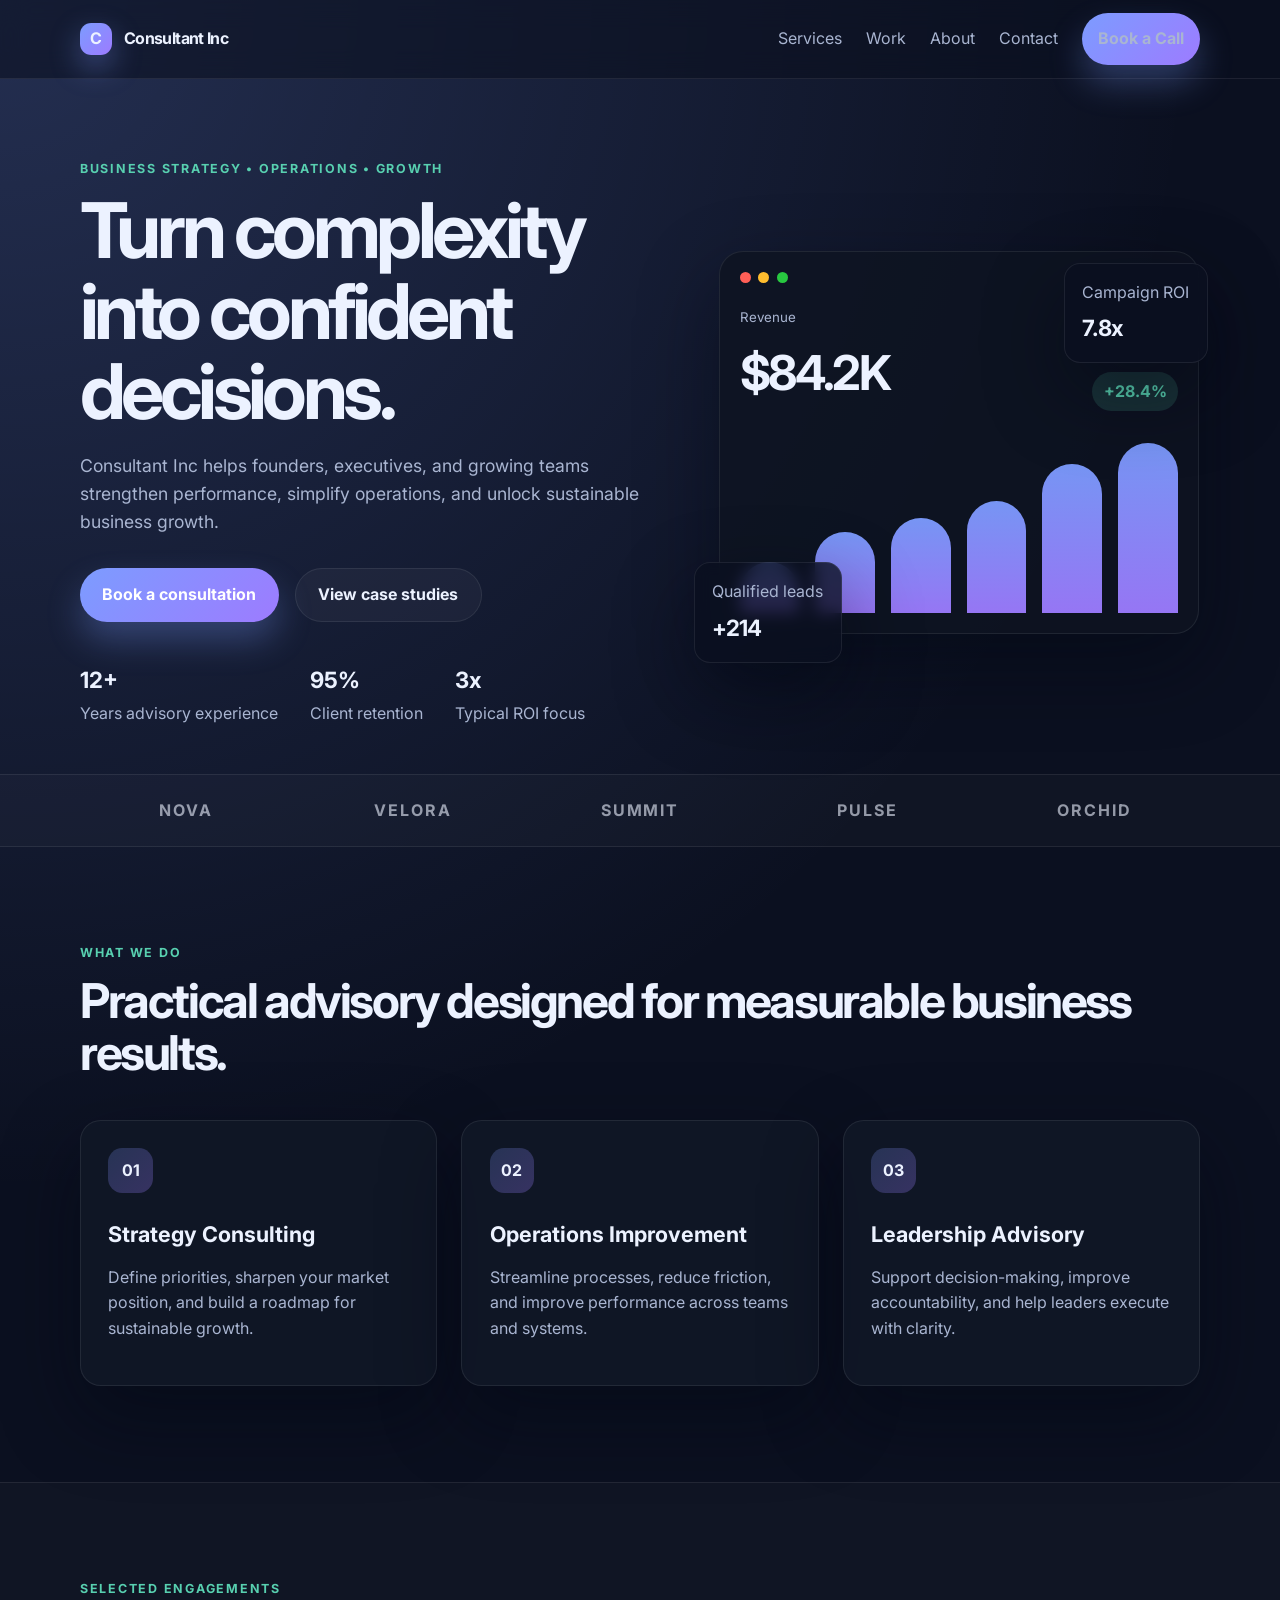
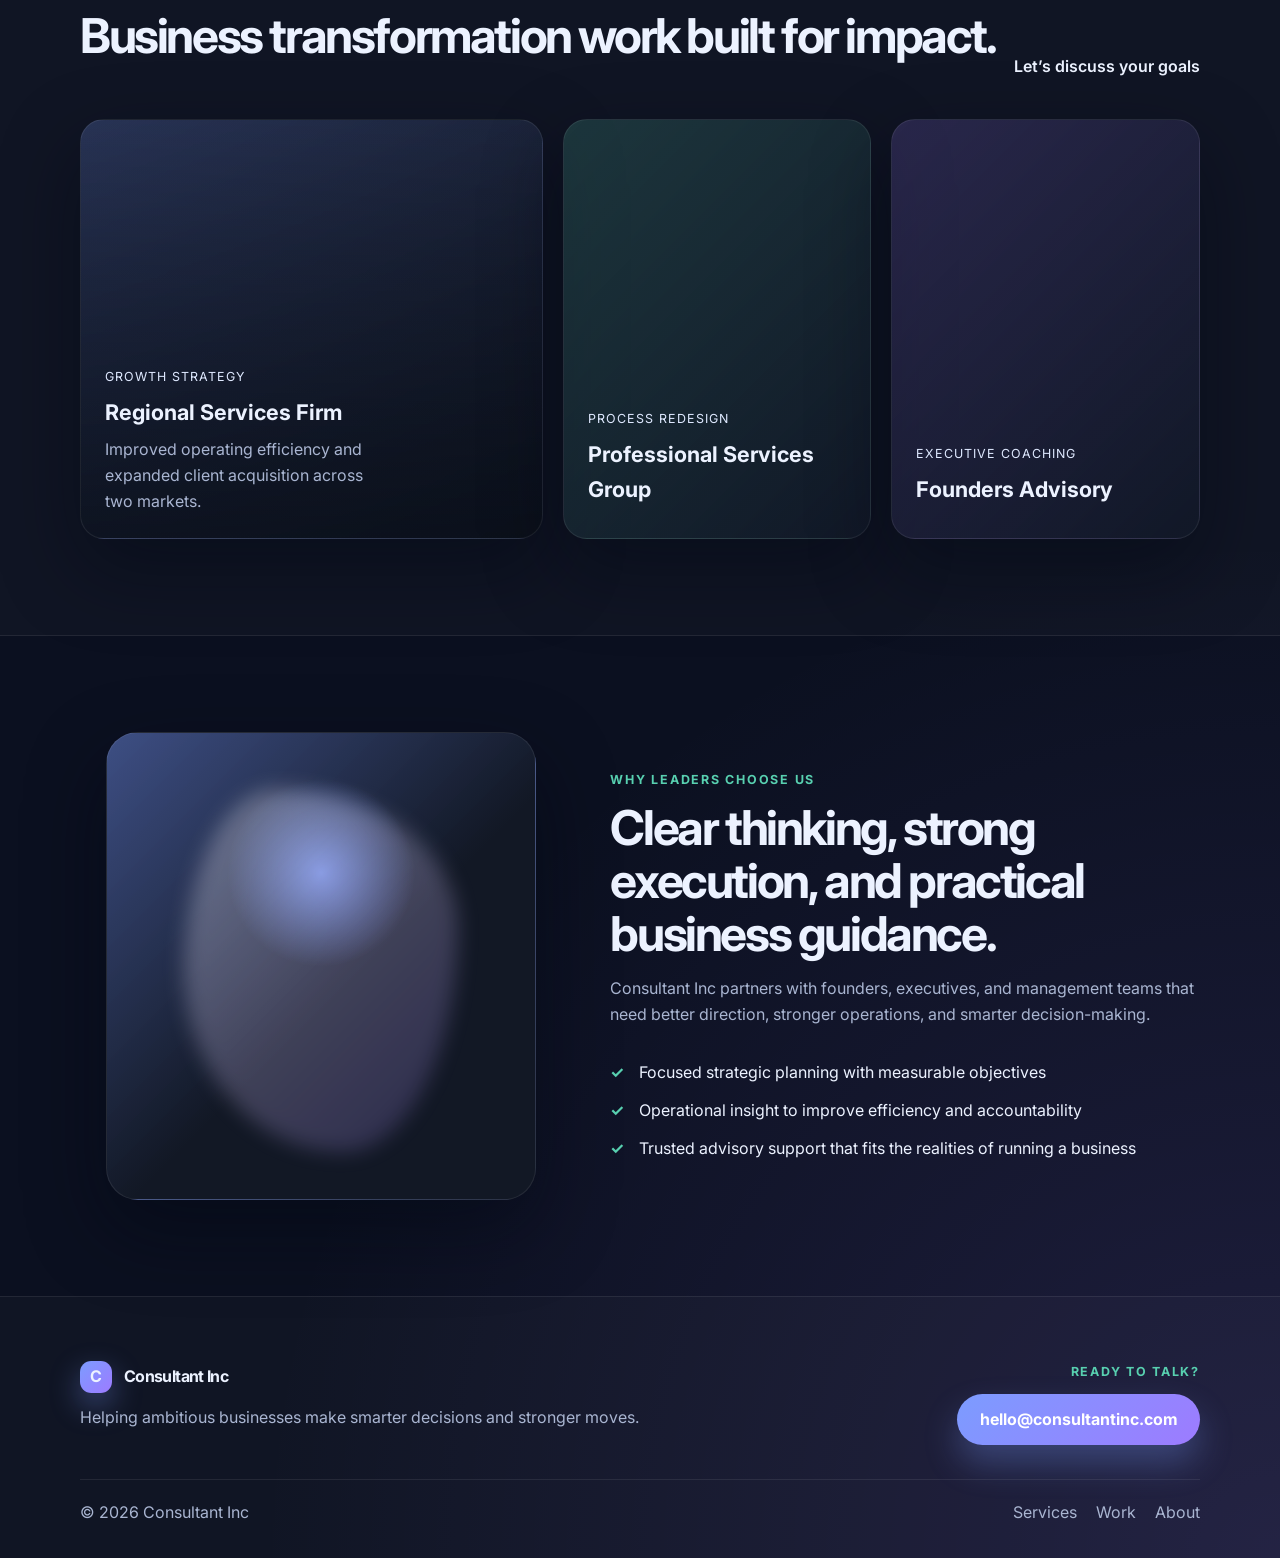
==== index.html @ ab3c9f20 "Initial Consultant Inc website" ====
<!DOCTYPE html>
<html lang="en">
  <head>
    <meta charset="UTF-8" />
    <meta name="viewport" content="width=device-width, initial-scale=1.0" />
    <title>Consultant Inc | Strategy & Advisory</title>
    <meta
      name="description"
      content="Consultant Inc provides strategic advisory, operational improvement, and business growth consulting for leaders and teams."
    />
    <link rel="preconnect" href="https://fonts.googleapis.com" />
    <link rel="preconnect" href="https://fonts.gstatic.com" crossorigin />
    <link
      href="https://fonts.googleapis.com/css2?family=Inter:wght@400;500;600;700;800&display=swap"
      rel="stylesheet"
    />
    <link rel="stylesheet" href="styles.css" />
  </head>
  <body>
    <header class="site-header">
      <div class="container nav-wrap">
        <a href="#top" class="brand" aria-label="Consultant Inc home">
          <span class="brand-mark">C</span>
          <span>Consultant Inc</span>
        </a>

        <button class="nav-toggle" aria-label="Open menu" aria-expanded="false">
          <span></span>
          <span></span>
          <span></span>
        </button>

        <nav class="site-nav" aria-label="Main navigation">
          <a href="#services">Services</a>
          <a href="#work">Work</a>
          <a href="#about">About</a>
          <a href="#contact">Contact</a>
          <a href="#contact" class="btn btn-primary nav-cta">Book a Call</a>
        </nav>
      </div>
    </header>

    <main id="top">
      <section class="hero">
        <div class="container hero-grid">
          <div class="hero-copy">
            <p class="eyebrow">Business strategy • operations • growth</p>
            <h1>Turn complexity into confident decisions.</h1>
            <p class="lead">
              Consultant Inc helps founders, executives, and growing teams strengthen performance,
              simplify operations, and unlock sustainable business growth.
            </p>

            <div class="hero-actions">
              <a href="#contact" class="btn btn-primary">Book a consultation</a>
              <a href="#work" class="btn btn-secondary">View case studies</a>
            </div>

            <ul class="trust-list" aria-label="Key stats">
              <li><strong>12+</strong><span>Years advisory experience</span></li>
              <li><strong>95%</strong><span>Client retention</span></li>
              <li><strong>3x</strong><span>Typical ROI focus</span></li>
            </ul>
          </div>

          <div class="hero-visual" aria-label="Dashboard preview mockup">
            <div class="dashboard-card main-card">
              <div class="card-header">
                <span class="dot red"></span>
                <span class="dot yellow"></span>
                <span class="dot green"></span>
              </div>
              <div class="metric-row">
                <div>
                  <small>Revenue</small>
                  <strong>$84.2K</strong>
                </div>
                <span class="trend up">+28.4%</span>
              </div>
              <div class="bars" aria-hidden="true">
                <span style="--h: 30%"></span>
                <span style="--h: 48%"></span>
                <span style="--h: 56%"></span>
                <span style="--h: 66%"></span>
                <span style="--h: 88%"></span>
                <span style="--h: 100%"></span>
              </div>
            </div>

            <div class="floating-card card-one">
              <p>Campaign ROI</p>
              <strong>7.8x</strong>
            </div>

            <div class="floating-card card-two">
              <p>Qualified leads</p>
              <strong>+214</strong>
            </div>
          </div>
        </div>
      </section>

      <section class="logo-strip" aria-label="Client logos">
        <div class="container logos">
          <span>Nova</span>
          <span>Velora</span>
          <span>Summit</span>
          <span>Pulse</span>
          <span>Orchid</span>
        </div>
      </section>

      <section id="services" class="section">
        <div class="container">
          <div class="section-heading">
            <p class="eyebrow">What we do</p>
            <h2>Practical advisory designed for measurable business results.</h2>
          </div>

          <div class="feature-grid">
            <article class="feature-card">
              <div class="icon">01</div>
              <h3>Strategy Consulting</h3>
              <p>
                Define priorities, sharpen your market position, and build a roadmap for sustainable growth.
              </p>
            </article>

            <article class="feature-card">
              <div class="icon">02</div>
              <h3>Operations Improvement</h3>
              <p>
                Streamline processes, reduce friction, and improve performance across teams and systems.
              </p>
            </article>

            <article class="feature-card">
              <div class="icon">03</div>
              <h3>Leadership Advisory</h3>
              <p>
                Support decision-making, improve accountability, and help leaders execute with clarity.
              </p>
            </article>
          </div>
        </div>
      </section>

      <section id="work" class="section alt">
        <div class="container">
          <div class="section-heading split">
            <div>
              <p class="eyebrow">Selected engagements</p>
              <h2>Business transformation work built for impact.</h2>
            </div>
            <a href="#contact" class="text-link">Let’s discuss your goals</a>
          </div>

          <div class="project-grid">
            <article class="project-card project-card-large">
              <div class="project-copy">
                <span>Growth strategy</span>
                <h3>Regional Services Firm</h3>
                <p>Improved operating efficiency and expanded client acquisition across two markets.</p>
              </div>
            </article>

            <article class="project-card project-card-small project-two">
              <div class="project-copy">
                <span>Process redesign</span>
                <h3>Professional Services Group</h3>
              </div>
            </article>

            <article class="project-card project-card-small project-three">
              <div class="project-copy">
                <span>Executive coaching</span>
                <h3>Founders Advisory</h3>
              </div>
            </article>
          </div>
        </div>
      </section>

      <section id="about" class="section">
        <div class="container about-grid">
          <div class="about-image">
            <div class="portrait-card">
              <div class="portrait-glow"></div>
            </div>
          </div>

          <div class="about-copy">
            <p class="eyebrow">Why leaders choose us</p>
            <h2>Clear thinking, strong execution, and practical business guidance.</h2>
            <p>
              Consultant Inc partners with founders, executives, and management teams that need better direction, stronger operations, and smarter decision-making.
            </p>
            <ul class="check-list">
              <li>Focused strategic planning with measurable objectives</li>
              <li>Operational insight to improve efficiency and accountability</li>
              <li>Trusted advisory support that fits the realities of running a business</li>
            </ul>
          </div>
        </div>
      </section>
    </main>

    <footer id="contact" class="site-footer">
      <div class="container footer-grid">
        <div>
          <a href="#top" class="brand footer-brand">
            <span class="brand-mark">C</span>
            <span>Consultant Inc</span>
          </a>
          <p>Helping ambitious businesses make smarter decisions and stronger moves.</p>
        </div>

        <div class="footer-cta">
          <p class="eyebrow">Ready to talk?</p>
          <a href="mailto:hello@consultantinc.com" class="btn btn-primary">hello@consultantinc.com</a>
        </div>
      </div>

      <div class="container footer-bottom">
        <span>© <span id="year"></span> Consultant Inc</span>
        <div class="footer-links">
          <a href="#services">Services</a>
          <a href="#work">Work</a>
          <a href="#about">About</a>
        </div>
      </div>
    </footer>

    <script src="script.js"></script>
  </body>
</html>
---- styles.css ----
:root {
  --bg: #0b1020;
  --panel: #111827;
  --panel-2: #161f2e;
  --card: rgba(17, 24, 39, 0.7);
  --text: #ecf2ff;
  --muted: #a9b5d1;
  --line: rgba(255, 255, 255, 0.08);
  --primary: #7c9cff;
  --primary-2: #9d7bff;
  --accent: #58d0b0;
  --shadow: 0 30px 80px rgba(3, 7, 18, 0.45);
}

* {
  box-sizing: border-box;
}

html {
  scroll-behavior: smooth;
}

body {
  margin: 0;
  font-family: "Inter", sans-serif;
  background:
    radial-gradient(circle at top left, rgba(124, 156, 255, 0.22), transparent 35%),
    radial-gradient(circle at bottom right, rgba(157, 123, 255, 0.14), transparent 30%),
    var(--bg);
  color: var(--text);
  line-height: 1.6;
}

a {
  color: inherit;
  text-decoration: none;
}

img {
  max-width: 100%;
  display: block;
}

button {
  font: inherit;
}

.container {
  width: min(1120px, calc(100% - 2rem));
  margin: 0 auto;
}

.section {
  padding: 6rem 0;
}

.alt {
  background: rgba(255, 255, 255, 0.02);
  border-top: 1px solid var(--line);
  border-bottom: 1px solid var(--line);
}

.eyebrow {
  margin: 0 0 0.75rem;
  font-size: 0.78rem;
  letter-spacing: 0.14em;
  text-transform: uppercase;
  color: var(--accent);
  font-weight: 700;
}

h1, h2, h3, p {
  margin-top: 0;
}

h1 {
  font-size: clamp(2.8rem, 6vw, 5rem);
  line-height: 1.05;
  letter-spacing: -0.06em;
  margin-bottom: 1.2rem;
}

h2 {
  font-size: clamp(2rem, 4vw, 3rem);
  line-height: 1.1;
  letter-spacing: -0.05em;
  margin-bottom: 1rem;
}

h3 {
  font-size: 1.35rem;
  margin-bottom: 0.8rem;
}

p {
  color: var(--muted);
}

.site-header {
  position: sticky;
  top: 0;
  z-index: 50;
  backdrop-filter: blur(14px);
  background: rgba(11, 16, 32, 0.58);
  border-bottom: 1px solid var(--line);
}

.nav-wrap {
  display: flex;
  align-items: center;
  justify-content: space-between;
  min-height: 78px;
}

.brand {
  display: inline-flex;
  align-items: center;
  gap: 0.75rem;
  font-weight: 700;
  letter-spacing: -0.04em;
}

.brand-mark {
  display: grid;
  place-items: center;
  width: 2rem;
  height: 2rem;
  border-radius: 0.7rem;
  background: linear-gradient(135deg, var(--primary), var(--primary-2));
  box-shadow: 0 12px 30px rgba(124, 156, 255, 0.4);
}

.site-nav {
  display: flex;
  align-items: center;
  gap: 1.5rem;
}

.site-nav a {
  color: var(--muted);
  transition: color 0.2s ease;
}

.site-nav a:hover,
.site-nav a:focus-visible {
  color: var(--text);
}

.btn {
  display: inline-flex;
  align-items: center;
  justify-content: center;
  min-height: 48px;
  padding: 0.8rem 1.4rem;
  border-radius: 999px;
  font-weight: 700;
  transition: transform 0.2s ease, box-shadow 0.2s ease;
}

.btn:hover,
.btn:focus-visible {
  transform: translateY(-1px);
}

.btn-primary {
  background: linear-gradient(135deg, var(--primary), var(--primary-2));
  color: white;
  box-shadow: 0 18px 34px rgba(124, 156, 255, 0.3);
}

.btn-secondary {
  background: rgba(255, 255, 255, 0.04);
  border: 1px solid var(--line);
  color: var(--text);
}

.nav-cta {
  padding-inline: 1rem;
}

.hero {
  padding: 5rem 0 3rem;
}

.hero-grid {
  display: grid;
  grid-template-columns: 1.1fr 0.9fr;
  align-items: center;
  gap: 3rem;
}

.lead {
  max-width: 38rem;
  font-size: 1.1rem;
  margin-bottom: 2rem;
}

.hero-actions {
  display: flex;
  flex-wrap: wrap;
  gap: 1rem;
  margin-bottom: 2.5rem;
}

.trust-list {
  list-style: none;
  padding: 0;
  margin: 0;
  display: flex;
  flex-wrap: wrap;
  gap: 2rem;
}

.trust-list li {
  display: flex;
  flex-direction: column;
  gap: 0.2rem;
}

.trust-list strong {
  font-size: 1.4rem;
}

.trust-list span {
  color: var(--muted);
}

.hero-visual {
  position: relative;
  min-height: 500px;
  display: grid;
  place-items: center;
}

.dashboard-card {
  position: relative;
  width: min(100%, 480px);
  background: rgba(14, 20, 34, 0.82);
  border: 1px solid var(--line);
  border-radius: 1.5rem;
  padding: 1.25rem;
  box-shadow: var(--shadow);
}

.card-header {
  display: flex;
  gap: 0.45rem;
  margin-bottom: 1.5rem;
}

.dot {
  display: inline-block;
  width: 0.7rem;
  height: 0.7rem;
  border-radius: 50%;
}

.dot.red { background: #ff5f57; }
.dot.yellow { background: #ffbd2e; }
.dot.green { background: #28c840; }

.metric-row {
  display: flex;
  align-items: end;
  justify-content: space-between;
  margin-bottom: 2rem;
}

.metric-row small {
  display: block;
  color: var(--muted);
  margin-bottom: 0.4rem;
}

.metric-row strong {
  font-size: clamp(2rem, 4vw, 3rem);
  letter-spacing: -0.05em;
}

.trend {
  display: inline-flex;
  padding: 0.45rem 0.7rem;
  border-radius: 999px;
  font-weight: 700;
  background: rgba(88, 208, 176, 0.16);
  color: var(--accent);
}

.bars {
  height: 170px;
  display: grid;
  grid-template-columns: repeat(6, minmax(0, 1fr));
  align-items: end;
  gap: 1rem;
}

.bars span {
  display: block;
  height: var(--h);
  border-radius: 999px 999px 0 0;
  background: linear-gradient(180deg, var(--primary), var(--primary-2));
  opacity: 0.95;
}

.floating-card {
  position: absolute;
  display: grid;
  gap: 0.3rem;
  padding: 1rem 1.1rem;
  border: 1px solid var(--line);
  border-radius: 1rem;
  background: rgba(11, 16, 32, 0.8);
  backdrop-filter: blur(8px);
  box-shadow: var(--shadow);
}

.floating-card p {
  margin: 0;
  color: var(--muted);
}

.floating-card strong {
  font-size: 1.4rem;
  letter-spacing: -0.04em;
}

.card-one {
  top: 14%;
  right: -0.5rem;
}

.card-two {
  bottom: 6%;
  left: -1.5rem;
}

.logo-strip {
  border-top: 1px solid var(--line);
  border-bottom: 1px solid var(--line);
  background: rgba(255, 255, 255, 0.02);
}

.logos {
  display: grid;
  grid-template-columns: repeat(5, minmax(0, 1fr));
  gap: 1rem;
  padding: 1.4rem 0;
  text-align: center;
  color: rgba(236, 242, 255, 0.6);
  font-weight: 700;
  letter-spacing: 0.12em;
  text-transform: uppercase;
}

.section-heading {
  margin-bottom: 2.5rem;
}

.section-heading.split {
  display: flex;
  align-items: end;
  justify-content: space-between;
  gap: 1rem;
}

.text-link {
  color: var(--text);
  font-weight: 600;
}

.feature-grid {
  display: grid;
  grid-template-columns: repeat(3, minmax(0, 1fr));
  gap: 1.5rem;
}

.feature-card {
  background: rgba(17, 24, 39, 0.8);
  border: 1px solid var(--line);
  border-radius: 1.3rem;
  padding: 1.7rem;
  box-shadow: var(--shadow);
}

.icon {
  display: inline-grid;
  place-items: center;
  width: 2.8rem;
  height: 2.8rem;
  border-radius: 0.9rem;
  margin-bottom: 1.5rem;
  background: linear-gradient(135deg, rgba(124, 156, 255, 0.22), rgba(157, 123, 255, 0.28));
  color: var(--text);
  font-weight: 700;
}

.project-grid {
  display: grid;
  grid-template-columns: 1.2fr 0.8fr 0.8fr;
  gap: 1.25rem;
}

.project-card {
  position: relative;
  min-height: 260px;
  overflow: hidden;
  border-radius: 1.5rem;
  border: 1px solid var(--line);
  background: linear-gradient(135deg, rgba(124, 156, 255, 0.18), rgba(22, 31, 46, 1));
  display: flex;
  align-items: end;
  padding: 1.5rem;
  box-shadow: var(--shadow);
}

.project-card-large {
  min-height: 420px;
  background:
    linear-gradient(180deg, rgba(9, 14, 24, 0.16), rgba(9, 14, 24, 0.8)),
    linear-gradient(135deg, rgba(124, 156, 255, 0.28), rgba(18, 24, 37, 0.92));
}

.project-card-small {
  min-height: 320px;
}

.project-two {
  background: linear-gradient(135deg, rgba(88, 208, 176, 0.18), rgba(17, 24, 39, 0.96));
}

.project-three {
  background: linear-gradient(135deg, rgba(157, 123, 255, 0.18), rgba(17, 24, 39, 0.96));
}

.project-copy {
  max-width: 18rem;
}

.project-copy span {
  display: block;
  margin-bottom: 0.5rem;
  color: #dfe9ff;
  font-size: 0.78rem;
  letter-spacing: 0.08em;
  text-transform: uppercase;
}

.project-copy h3 {
  margin-bottom: 0.5rem;
}

.project-copy p {
  margin-bottom: 0;
}

.about-grid {
  display: grid;
  grid-template-columns: 0.9fr 1.1fr;
  gap: 3rem;
  align-items: center;
}

.about-image {
  display: flex;
  justify-content: center;
}

.portrait-card {
  position: relative;
  width: min(100%, 430px);
  aspect-ratio: 0.92;
  border-radius: 2rem;
  overflow: hidden;
  border: 1px solid var(--line);
  background:
    radial-gradient(circle at 50% 30%, rgba(124, 156, 255, 0.8), transparent 24%),
    linear-gradient(135deg, rgba(124, 156, 255, 0.45), rgba(18, 24, 37, 1) 55%);
  box-shadow: var(--shadow);
}

.portrait-glow {
  position: absolute;
  inset: 12% 18% 10% 18%;
  border-radius: 34% 66% 42% 58% / 50% 38% 62% 50%;
  background: linear-gradient(135deg, rgba(255, 255, 255, 0.3), rgba(157, 123, 255, 0.18));
  filter: blur(10px);
}

.check-list {
  list-style: none;
  padding: 0;
  margin: 2rem 0 0;
  display: grid;
  gap: 0.8rem;
}

.check-list li {
  position: relative;
  padding-left: 1.8rem;
  color: var(--text);
}

.check-list li::before {
  content: "✓";
  position: absolute;
  left: 0;
  top: 0;
  color: var(--accent);
  font-weight: 700;
}

.site-footer {
  padding: 4rem 0 2rem;
  border-top: 1px solid var(--line);
  background: rgba(255, 255, 255, 0.02);
}

.footer-grid {
  display: flex;
  align-items: center;
  justify-content: space-between;
  gap: 2rem;
}

.footer-brand {
  margin-bottom: 0.8rem;
}

.footer-cta {
  text-align: right;
}

.footer-bottom {
  margin-top: 2rem;
  padding-top: 1.25rem;
  border-top: 1px solid var(--line);
  display: flex;
  align-items: center;
  justify-content: space-between;
  gap: 1rem;
  color: var(--muted);
}

.footer-links {
  display: flex;
  flex-wrap: wrap;
  gap: 1.2rem;
}

.nav-toggle {
  display: none;
  background: transparent;
  border: 0;
  padding: 0.25rem;
  cursor: pointer;
}

.nav-toggle span {
  display: block;
  width: 24px;
  height: 2px;
  background: var(--text);
  margin: 5px 0;
  border-radius: 999px;
}

@media (max-width: 860px) {
  .hero-grid,
  .about-grid,
  .feature-grid,
  .project-grid,
  .footer-grid,
  .section-heading.split {
    grid-template-columns: 1fr;
    display: grid;
  }

  .site-nav {
    position: absolute;
    top: calc(100% + 0.5rem);
    right: 1rem;
    left: 1rem;
    display: none;
    flex-direction: column;
    align-items: flex-start;
    padding: 1.25rem;
    background: rgba(11, 16, 32, 0.96);
    border: 1px solid var(--line);
    border-radius: 1rem;
    box-shadow: var(--shadow);
  }

  .site-nav.open {
    display: flex;
  }

  .nav-toggle {
    display: block;
  }

  .feature-grid,
  .project-grid {
    display: grid;
  }

  .logos {
    grid-template-columns: repeat(2, minmax(0, 1fr));
  }

  .footer-grid,
  .footer-bottom {
    display: grid;
    text-align: left;
  }

  .footer-cta {
    text-align: left;
  }
}

@media (max-width: 540px) {
  .hero {
    padding-top: 3rem;
  }

  .trust-list {
    gap: 1rem 1.5rem;
  }

  .card-one {
    right: 0.25rem;
  }

  .card-two {
    left: 0.25rem;
  }
}
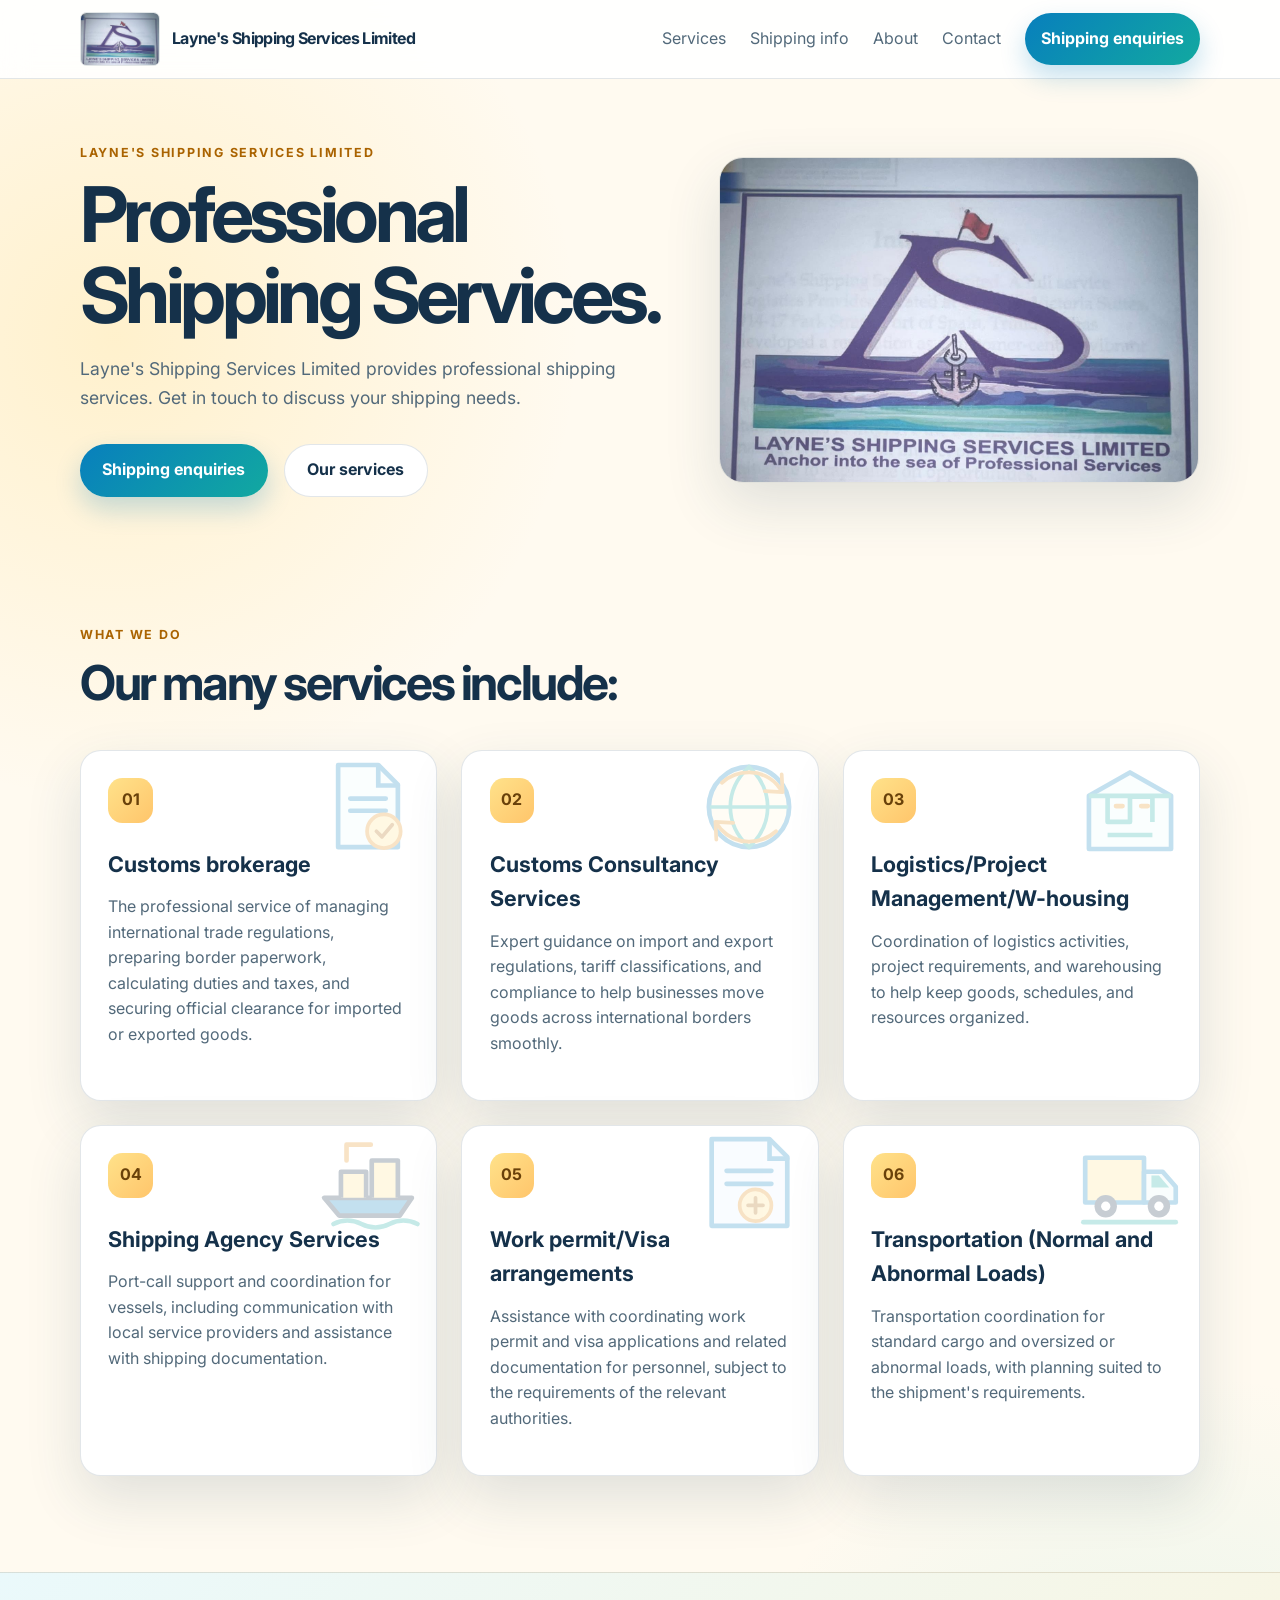
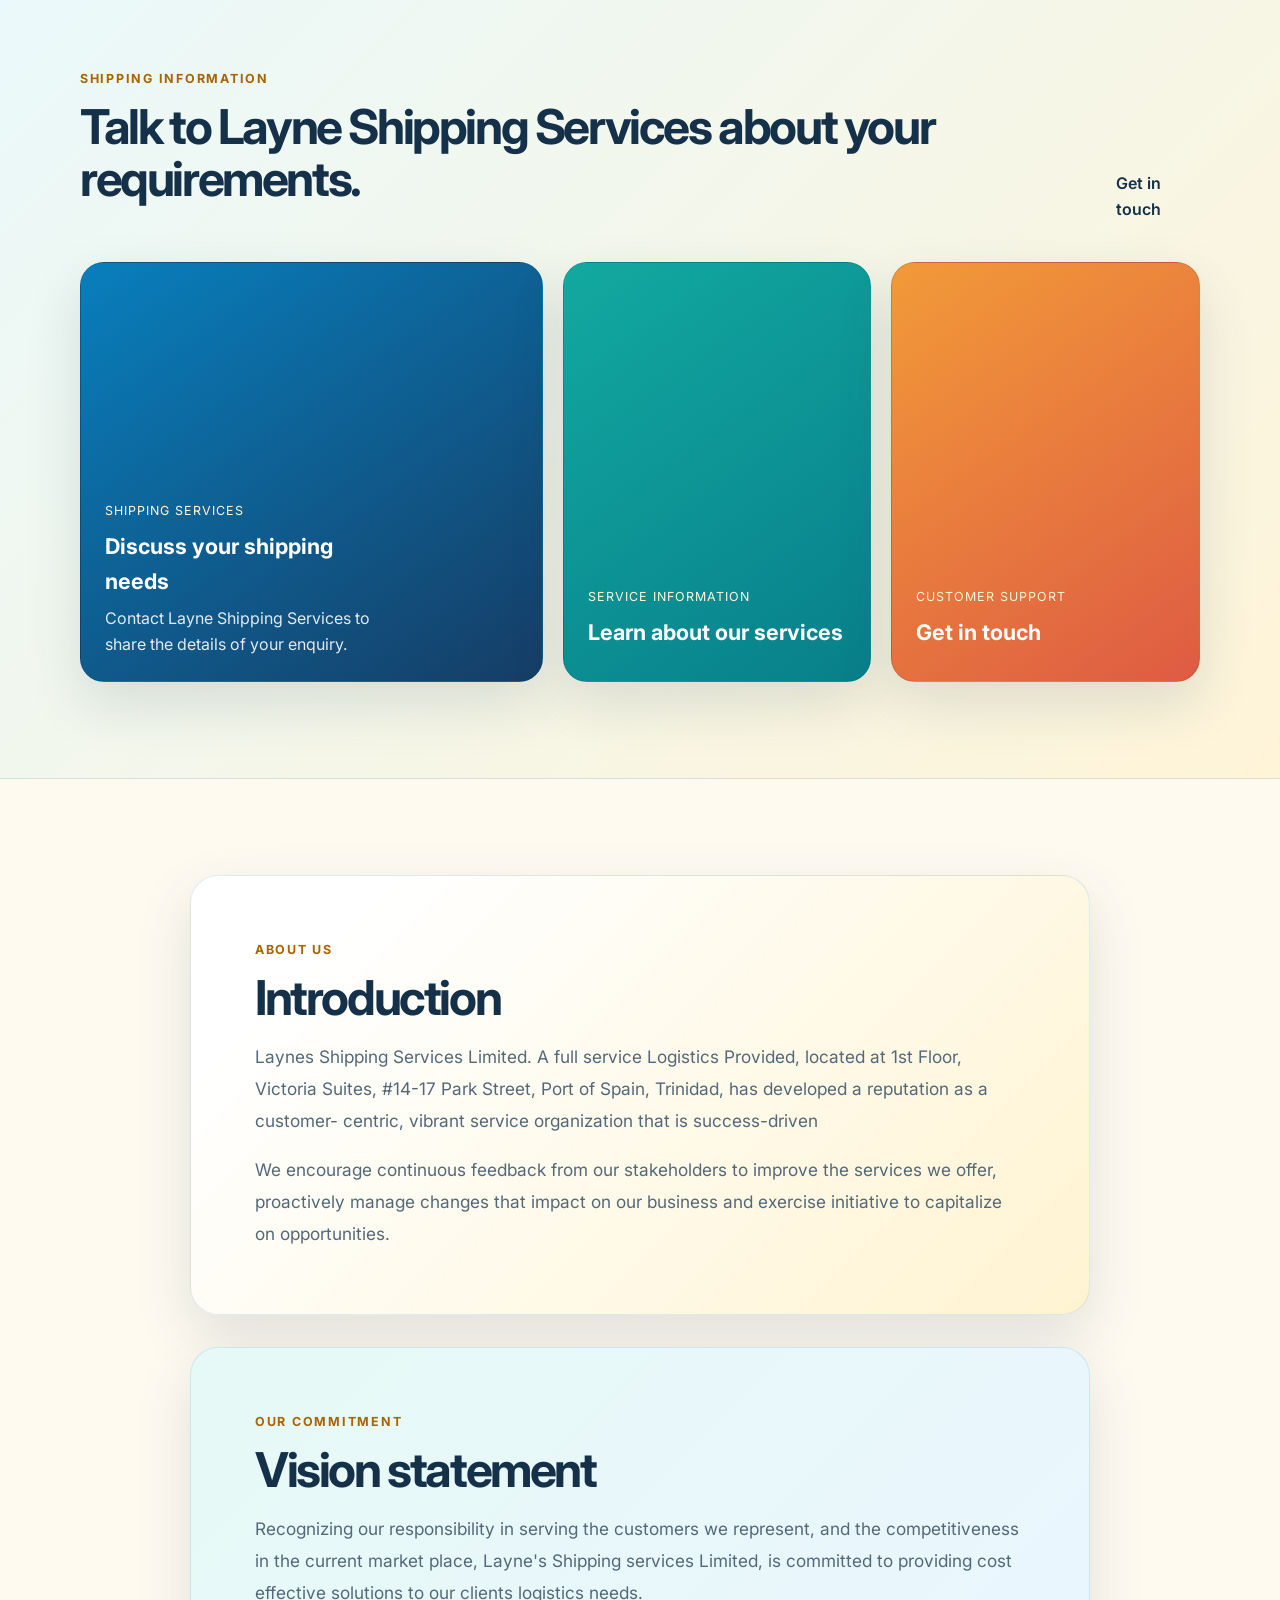
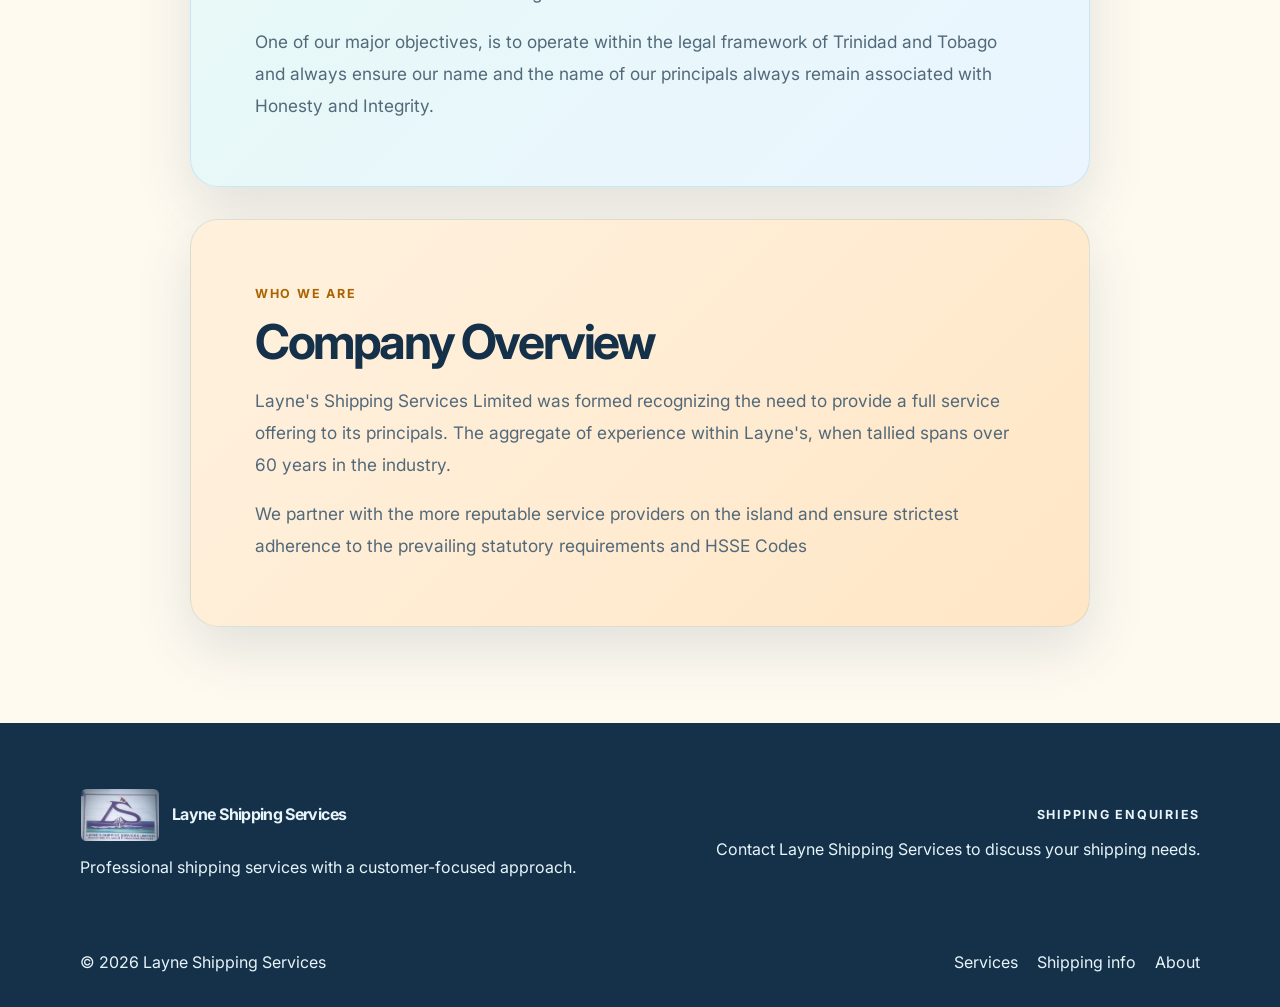
==== commit 78eaf40c: "Publish Layne Shipping Services website" ====
--- a/index.html
+++ b/index.html
@@ -3,10 +3,10 @@
   <head>
     <meta charset="UTF-8" />
     <meta name="viewport" content="width=device-width, initial-scale=1.0" />
-    <title>Consultant Inc | Strategy & Advisory</title>
+    <title>Layne's Shipping Services Limited | Shipping Services</title>
     <meta
       name="description"
-      content="Consultant Inc provides strategic advisory, operational improvement, and business growth consulting for leaders and teams."
+      content="Layne Shipping Services provides professional shipping services."
     />
     <link rel="preconnect" href="https://fonts.googleapis.com" />
     <link rel="preconnect" href="https://fonts.gstatic.com" crossorigin />
@@ -19,9 +19,9 @@
   <body>
     <header class="site-header">
       <div class="container nav-wrap">
-        <a href="#top" class="brand" aria-label="Consultant Inc home">
-          <span class="brand-mark">C</span>
-          <span>Consultant Inc</span>
+        <a href="#top" class="brand" aria-label="Layne Shipping Services home">
+          <img src="layne-shipping-logo.jpeg" alt="" class="brand-logo" />
+          <span>Layne's Shipping Services Limited</span>
         </a>
 
         <button class="nav-toggle" aria-label="Open menu" aria-expanded="false">
@@ -32,10 +32,10 @@
 
         <nav class="site-nav" aria-label="Main navigation">
           <a href="#services">Services</a>
-          <a href="#work">Work</a>
+          <a href="#work">Shipping info</a>
           <a href="#about">About</a>
           <a href="#contact">Contact</a>
-          <a href="#contact" class="btn btn-primary nav-cta">Book a Call</a>
+          <a href="#contact" class="btn btn-primary nav-cta">Shipping enquiries</a>
         </nav>
       </div>
     </header>
@@ -44,69 +44,25 @@
       <section class="hero">
         <div class="container hero-grid">
           <div class="hero-copy">
-            <p class="eyebrow">Business strategy • operations • growth</p>
-            <h1>Turn complexity into confident decisions.</h1>
+            <p class="eyebrow">Layne's Shipping Services Limited</p>
+            <h1>Professional Shipping Services.</h1>
             <p class="lead">
-              Consultant Inc helps founders, executives, and growing teams strengthen performance,
-              simplify operations, and unlock sustainable business growth.
+              Layne's Shipping Services Limited provides professional shipping services. Get in touch to discuss your shipping needs.
             </p>
 
             <div class="hero-actions">
-              <a href="#contact" class="btn btn-primary">Book a consultation</a>
-              <a href="#work" class="btn btn-secondary">View case studies</a>
+              <a href="#contact" class="btn btn-primary">Shipping enquiries</a>
+              <a href="#services" class="btn btn-secondary">Our services</a>
             </div>
-
-            <ul class="trust-list" aria-label="Key stats">
-              <li><strong>12+</strong><span>Years advisory experience</span></li>
-              <li><strong>95%</strong><span>Client retention</span></li>
-              <li><strong>3x</strong><span>Typical ROI focus</span></li>
-            </ul>
-          </div>
-
-          <div class="hero-visual" aria-label="Dashboard preview mockup">
-            <div class="dashboard-card main-card">
-              <div class="card-header">
-                <span class="dot red"></span>
-                <span class="dot yellow"></span>
-                <span class="dot green"></span>
-              </div>
-              <div class="metric-row">
-                <div>
-                  <small>Revenue</small>
-                  <strong>$84.2K</strong>
-                </div>
-                <span class="trend up">+28.4%</span>
-              </div>
-              <div class="bars" aria-hidden="true">
-                <span style="--h: 30%"></span>
-                <span style="--h: 48%"></span>
-                <span style="--h: 56%"></span>
-                <span style="--h: 66%"></span>
-                <span style="--h: 88%"></span>
-                <span style="--h: 100%"></span>
-              </div>
-            </div>
-
-            <div class="floating-card card-one">
-              <p>Campaign ROI</p>
-              <strong>7.8x</strong>
-            </div>
-
-            <div class="floating-card card-two">
-              <p>Qualified leads</p>
-              <strong>+214</strong>
-            </div>
-          </div>
-        </div>
-      </section>
-
-      <section class="logo-strip" aria-label="Client logos">
-        <div class="container logos">
-          <span>Nova</span>
-          <span>Velora</span>
-          <span>Summit</span>
-          <span>Pulse</span>
-          <span>Orchid</span>
+          </div>
+
+          <div class="hero-visual">
+            <img
+              src="layne-shipping-logo.jpeg"
+              alt="Layne Shipping Services logo"
+              class="hero-logo"
+            />
+          </div>
         </div>
       </section>
 
@@ -114,31 +70,68 @@
         <div class="container">
           <div class="section-heading">
             <p class="eyebrow">What we do</p>
-            <h2>Practical advisory designed for measurable business results.</h2>
+            <h2>Our many services include:</h2>
           </div>
 
           <div class="feature-grid">
             <article class="feature-card">
               <div class="icon">01</div>
-              <h3>Strategy Consulting</h3>
-              <p>
-                Define priorities, sharpen your market position, and build a roadmap for sustainable growth.
+              <img class="service-art" src="customs-brokerage.svg" alt="" aria-hidden="true" />
+              <h3>Customs brokerage</h3>
+              <p>
+                The professional service of managing international trade regulations, preparing border
+                paperwork, calculating duties and taxes, and securing official clearance for imported
+                or exported goods.
               </p>
             </article>
 
             <article class="feature-card">
               <div class="icon">02</div>
-              <h3>Operations Improvement</h3>
-              <p>
-                Streamline processes, reduce friction, and improve performance across teams and systems.
+              <img class="service-art" src="customs-consultancy.svg" alt="" aria-hidden="true" />
+              <h3>Customs Consultancy Services</h3>
+              <p>
+                Expert guidance on import and export regulations, tariff classifications, and compliance
+                to help businesses move goods across international borders smoothly.
               </p>
             </article>
 
             <article class="feature-card">
               <div class="icon">03</div>
-              <h3>Leadership Advisory</h3>
-              <p>
-                Support decision-making, improve accountability, and help leaders execute with clarity.
+              <img class="service-art" src="logistics-warehouse.svg" alt="" aria-hidden="true" />
+              <h3>Logistics/Project Management/W-housing</h3>
+              <p>
+                Coordination of logistics activities, project requirements, and warehousing to help keep
+                goods, schedules, and resources organized.
+              </p>
+            </article>
+
+            <article class="feature-card">
+              <div class="icon">04</div>
+              <img class="service-art" src="shipping-agency.svg" alt="" aria-hidden="true" />
+              <h3>Shipping Agency Services</h3>
+              <p>
+                Port-call support and coordination for vessels, including communication with local
+                service providers and assistance with shipping documentation.
+              </p>
+            </article>
+
+            <article class="feature-card">
+              <div class="icon">05</div>
+              <img class="service-art" src="work-permit-visa.svg" alt="" aria-hidden="true" />
+              <h3>Work permit/Visa arrangements</h3>
+              <p>
+                Assistance with coordinating work permit and visa applications and related documentation
+                for personnel, subject to the requirements of the relevant authorities.
+              </p>
+            </article>
+
+            <article class="feature-card">
+              <div class="icon">06</div>
+              <img class="service-art" src="transportation.svg" alt="" aria-hidden="true" />
+              <h3>Transportation (Normal and Abnormal Loads)</h3>
+              <p>
+                Transportation coordination for standard cargo and oversized or abnormal loads, with
+                planning suited to the shipment's requirements.
               </p>
             </article>
           </div>
@@ -149,57 +142,80 @@
         <div class="container">
           <div class="section-heading split">
             <div>
-              <p class="eyebrow">Selected engagements</p>
-              <h2>Business transformation work built for impact.</h2>
+              <p class="eyebrow">Shipping information</p>
+              <h2>Talk to Layne Shipping Services about your requirements.</h2>
             </div>
-            <a href="#contact" class="text-link">Let’s discuss your goals</a>
+            <a href="#contact" class="text-link">Get in touch</a>
           </div>
 
           <div class="project-grid">
             <article class="project-card project-card-large">
               <div class="project-copy">
-                <span>Growth strategy</span>
-                <h3>Regional Services Firm</h3>
-                <p>Improved operating efficiency and expanded client acquisition across two markets.</p>
+                <span>Shipping Services</span>
+                <h3>Discuss your shipping needs</h3>
+                <p>Contact Layne Shipping Services to share the details of your enquiry.</p>
               </div>
             </article>
 
             <article class="project-card project-card-small project-two">
               <div class="project-copy">
-                <span>Process redesign</span>
-                <h3>Professional Services Group</h3>
+                <span>Service Information</span>
+                <h3>Learn about our services</h3>
               </div>
             </article>
 
             <article class="project-card project-card-small project-three">
               <div class="project-copy">
-                <span>Executive coaching</span>
-                <h3>Founders Advisory</h3>
+                <span>Customer Support</span>
+                <h3>Get in touch</h3>
               </div>
             </article>
           </div>
         </div>
       </section>
 
-      <section id="about" class="section">
-        <div class="container about-grid">
-          <div class="about-image">
-            <div class="portrait-card">
-              <div class="portrait-glow"></div>
-            </div>
-          </div>
-
-          <div class="about-copy">
-            <p class="eyebrow">Why leaders choose us</p>
-            <h2>Clear thinking, strong execution, and practical business guidance.</h2>
-            <p>
-              Consultant Inc partners with founders, executives, and management teams that need better direction, stronger operations, and smarter decision-making.
-            </p>
-            <ul class="check-list">
-              <li>Focused strategic planning with measurable objectives</li>
-              <li>Operational insight to improve efficiency and accountability</li>
-              <li>Trusted advisory support that fits the realities of running a business</li>
-            </ul>
+      <section id="about" class="section intro-section">
+        <div class="container">
+          <div class="intro-card">
+            <p class="eyebrow">About us</p>
+            <h2>Introduction</h2>
+            <p>
+              Laynes Shipping Services Limited. A full service Logistics Provided, located at 1st Floor,
+              Victoria Suites, #14-17 Park Street, Port of Spain, Trinidad, has developed a reputation
+              as a customer- centric, vibrant service organization that is success-driven
+            </p>
+            <p>
+              We encourage continuous feedback from our stakeholders to improve the services we offer,
+              proactively manage changes that impact on our business and exercise initiative to
+              capitalize on opportunities.
+            </p>
+          </div>
+          <div class="intro-card vision-card">
+            <p class="eyebrow">Our commitment</p>
+            <h2>Vision statement</h2>
+            <p>
+              Recognizing our responsibility in serving the customers we represent, and the competitiveness
+              in the current market place, Layne's Shipping services Limited, is committed to providing
+              cost effective solutions to our clients logistics needs.
+            </p>
+            <p>
+              One of our major objectives, is to operate within the legal framework of Trinidad and Tobago
+              and always ensure our name and the name of our principals always remain associated with
+              Honesty and Integrity.
+            </p>
+          </div>
+          <div class="intro-card overview-card">
+            <p class="eyebrow">Who we are</p>
+            <h2>Company Overview</h2>
+            <p>
+              Layne's Shipping Services Limited was formed recognizing the need to provide a full service
+              offering to its principals. The aggregate of experience within Layne's, when tallied spans
+              over 60 years in the industry.
+            </p>
+            <p>
+              We partner with the more reputable service providers on the island and ensure strictest
+              adherence to the prevailing statutory requirements and HSSE Codes
+            </p>
           </div>
         </div>
       </section>
@@ -208,24 +224,24 @@
     <footer id="contact" class="site-footer">
       <div class="container footer-grid">
         <div>
-          <a href="#top" class="brand footer-brand">
-            <span class="brand-mark">C</span>
-            <span>Consultant Inc</span>
+          <a href="#top" class="brand footer-brand" aria-label="Layne Shipping Services home">
+            <img src="layne-shipping-logo.jpeg" alt="" class="brand-logo" />
+            <span>Layne Shipping Services</span>
           </a>
-          <p>Helping ambitious businesses make smarter decisions and stronger moves.</p>
+          <p>Professional shipping services with a customer-focused approach.</p>
         </div>
 
         <div class="footer-cta">
-          <p class="eyebrow">Ready to talk?</p>
-          <a href="mailto:hello@consultantinc.com" class="btn btn-primary">hello@consultantinc.com</a>
+          <p class="eyebrow">Shipping enquiries</p>
+          <p>Contact Layne Shipping Services to discuss your shipping needs.</p>
         </div>
       </div>
 
       <div class="container footer-bottom">
-        <span>© <span id="year"></span> Consultant Inc</span>
+        <span>© <span id="year"></span> Layne Shipping Services</span>
         <div class="footer-links">
           <a href="#services">Services</a>
-          <a href="#work">Work</a>
+          <a href="#work">Shipping info</a>
           <a href="#about">About</a>
         </div>
       </div>
--- a/styles.css
+++ b/styles.css
@@ -1,15 +1,15 @@
 :root {
-  --bg: #0b1020;
-  --panel: #111827;
-  --panel-2: #161f2e;
-  --card: rgba(17, 24, 39, 0.7);
-  --text: #ecf2ff;
-  --muted: #a9b5d1;
-  --line: rgba(255, 255, 255, 0.08);
-  --primary: #7c9cff;
-  --primary-2: #9d7bff;
-  --accent: #58d0b0;
-  --shadow: 0 30px 80px rgba(3, 7, 18, 0.45);
+  --bg: #fffaf0;
+  --panel: #ffffff;
+  --panel-2: #e8f8fb;
+  --card: #ffffff;
+  --text: #15314a;
+  --muted: #52697a;
+  --line: rgba(21, 49, 74, 0.12);
+  --primary: #087fbd;
+  --primary-2: #12a9a0;
+  --accent: #e28b13;
+  --shadow: 0 22px 55px rgba(34, 73, 91, 0.14);
 }
 
 * {
@@ -24,8 +24,8 @@
   margin: 0;
   font-family: "Inter", sans-serif;
   background:
-    radial-gradient(circle at top left, rgba(124, 156, 255, 0.22), transparent 35%),
-    radial-gradient(circle at bottom right, rgba(157, 123, 255, 0.14), transparent 30%),
+    radial-gradient(circle at 9% 8%, rgba(255, 211, 91, 0.24), transparent 29rem),
+    radial-gradient(circle at 92% 44%, rgba(73, 207, 194, 0.15), transparent 30rem),
     var(--bg);
   color: var(--text);
   line-height: 1.6;
@@ -55,7 +55,7 @@
 }
 
 .alt {
-  background: rgba(255, 255, 255, 0.02);
+  background: linear-gradient(135deg, #eaf9fb, #fff4d8);
   border-top: 1px solid var(--line);
   border-bottom: 1px solid var(--line);
 }
@@ -65,7 +65,7 @@
   font-size: 0.78rem;
   letter-spacing: 0.14em;
   text-transform: uppercase;
-  color: var(--accent);
+  color: #aa6300;
   font-weight: 700;
 }
 
@@ -101,7 +101,7 @@
   top: 0;
   z-index: 50;
   backdrop-filter: blur(14px);
-  background: rgba(11, 16, 32, 0.58);
+  background: rgba(255, 255, 255, 0.9);
   border-bottom: 1px solid var(--line);
 }
 
@@ -120,14 +120,12 @@
   letter-spacing: -0.04em;
 }
 
-.brand-mark {
-  display: grid;
-  place-items: center;
-  width: 2rem;
-  height: 2rem;
-  border-radius: 0.7rem;
-  background: linear-gradient(135deg, var(--primary), var(--primary-2));
-  box-shadow: 0 12px 30px rgba(124, 156, 255, 0.4);
+.brand-logo {
+  width: 5rem;
+  height: 3.4rem;
+  border: 1px solid var(--line);
+  border-radius: 0.4rem;
+  object-fit: cover;
 }
 
 .site-nav {
@@ -144,6 +142,10 @@
 .site-nav a:hover,
 .site-nav a:focus-visible {
   color: var(--text);
+}
+
+.site-nav .btn-primary {
+  color: #ffffff;
 }
 
 .btn {
@@ -165,11 +167,11 @@
 .btn-primary {
   background: linear-gradient(135deg, var(--primary), var(--primary-2));
   color: white;
-  box-shadow: 0 18px 34px rgba(124, 156, 255, 0.3);
+  box-shadow: 0 12px 26px rgba(8, 127, 189, 0.24);
 }
 
 .btn-secondary {
-  background: rgba(255, 255, 255, 0.04);
+  background: #ffffff;
   border: 1px solid var(--line);
   color: var(--text);
 }
@@ -179,7 +181,7 @@
 }
 
 .hero {
-  padding: 5rem 0 3rem;
+  padding: 4rem 0 2rem;
 }
 
 .hero-grid {
@@ -199,7 +201,6 @@
   display: flex;
   flex-wrap: wrap;
   gap: 1rem;
-  margin-bottom: 2.5rem;
 }
 
 .trust-list {
@@ -227,9 +228,17 @@
 
 .hero-visual {
   position: relative;
-  min-height: 500px;
+  min-height: 0;
   display: grid;
   place-items: center;
+}
+
+.hero-logo {
+  width: min(100%, 480px);
+  height: auto;
+  border: 1px solid var(--line);
+  border-radius: 1.5rem;
+  box-shadow: var(--shadow);
 }
 
 .dashboard-card {
@@ -334,24 +343,6 @@
   left: -1.5rem;
 }
 
-.logo-strip {
-  border-top: 1px solid var(--line);
-  border-bottom: 1px solid var(--line);
-  background: rgba(255, 255, 255, 0.02);
-}
-
-.logos {
-  display: grid;
-  grid-template-columns: repeat(5, minmax(0, 1fr));
-  gap: 1rem;
-  padding: 1.4rem 0;
-  text-align: center;
-  color: rgba(236, 242, 255, 0.6);
-  font-weight: 700;
-  letter-spacing: 0.12em;
-  text-transform: uppercase;
-}
-
 .section-heading {
   margin-bottom: 2.5rem;
 }
@@ -375,11 +366,30 @@
 }
 
 .feature-card {
-  background: rgba(17, 24, 39, 0.8);
+  position: relative;
+  isolation: isolate;
+  overflow: hidden;
+  background: #ffffff;
   border: 1px solid var(--line);
   border-radius: 1.3rem;
   padding: 1.7rem;
   box-shadow: var(--shadow);
+}
+
+.service-art {
+  position: absolute;
+  top: 0;
+  right: 0.8rem;
+  width: 7rem;
+  height: 7rem;
+  pointer-events: none;
+  opacity: 0.24;
+  z-index: 0;
+}
+
+.feature-card > :not(.service-art) {
+  position: relative;
+  z-index: 1;
 }
 
 .icon {
@@ -389,8 +399,8 @@
   height: 2.8rem;
   border-radius: 0.9rem;
   margin-bottom: 1.5rem;
-  background: linear-gradient(135deg, rgba(124, 156, 255, 0.22), rgba(157, 123, 255, 0.28));
-  color: var(--text);
+  background: linear-gradient(135deg, #ffe28a, #ffc56b);
+  color: #69410a;
   font-weight: 700;
 }
 
@@ -406,7 +416,7 @@
   overflow: hidden;
   border-radius: 1.5rem;
   border: 1px solid var(--line);
-  background: linear-gradient(135deg, rgba(124, 156, 255, 0.18), rgba(22, 31, 46, 1));
+  background: linear-gradient(135deg, #087fbd, #12a9a0);
   display: flex;
   align-items: end;
   padding: 1.5rem;
@@ -415,9 +425,7 @@
 
 .project-card-large {
   min-height: 420px;
-  background:
-    linear-gradient(180deg, rgba(9, 14, 24, 0.16), rgba(9, 14, 24, 0.8)),
-    linear-gradient(135deg, rgba(124, 156, 255, 0.28), rgba(18, 24, 37, 0.92));
+  background: linear-gradient(145deg, #087fbd, #153d65);
 }
 
 .project-card-small {
@@ -425,21 +433,26 @@
 }
 
 .project-two {
-  background: linear-gradient(135deg, rgba(88, 208, 176, 0.18), rgba(17, 24, 39, 0.96));
+  background: linear-gradient(145deg, #12a9a0, #087f8a);
 }
 
 .project-three {
-  background: linear-gradient(135deg, rgba(157, 123, 255, 0.18), rgba(17, 24, 39, 0.96));
+  background: linear-gradient(145deg, #f29a38, #de5b43);
 }
 
 .project-copy {
   max-width: 18rem;
+  color: #ffffff;
+}
+
+.project-copy p {
+  color: rgba(255, 255, 255, 0.88);
 }
 
 .project-copy span {
   display: block;
   margin-bottom: 0.5rem;
-  color: #dfe9ff;
+  color: #fff6d9;
   font-size: 0.78rem;
   letter-spacing: 0.08em;
   text-transform: uppercase;
@@ -472,9 +485,7 @@
   border-radius: 2rem;
   overflow: hidden;
   border: 1px solid var(--line);
-  background:
-    radial-gradient(circle at 50% 30%, rgba(124, 156, 255, 0.8), transparent 24%),
-    linear-gradient(135deg, rgba(124, 156, 255, 0.45), rgba(18, 24, 37, 1) 55%);
+  background: linear-gradient(135deg, #ffd96a, #f7a84c 52%, #ef7860);
   box-shadow: var(--shadow);
 }
 
@@ -482,7 +493,7 @@
   position: absolute;
   inset: 12% 18% 10% 18%;
   border-radius: 34% 66% 42% 58% / 50% 38% 62% 50%;
-  background: linear-gradient(135deg, rgba(255, 255, 255, 0.3), rgba(157, 123, 255, 0.18));
+  background: linear-gradient(135deg, rgba(255, 255, 255, 0.55), rgba(18, 169, 160, 0.3));
   filter: blur(10px);
 }
 
@@ -505,14 +516,56 @@
   position: absolute;
   left: 0;
   top: 0;
-  color: var(--accent);
+  color: #07877f;
   font-weight: 700;
 }
 
 .site-footer {
   padding: 4rem 0 2rem;
   border-top: 1px solid var(--line);
-  background: rgba(255, 255, 255, 0.02);
+  background: #15314a;
+  color: #ffffff;
+}
+
+.site-footer p,
+.site-footer .brand,
+.site-footer .footer-bottom,
+.site-footer .footer-links a {
+  color: #e7f5fa;
+}
+
+.intro-card {
+  max-width: 900px;
+  margin: 0 auto;
+  padding: clamp(2rem, 5vw, 4rem);
+  border: 1px solid rgba(8, 127, 189, 0.14);
+  border-radius: 1.75rem;
+  background: linear-gradient(135deg, #ffffff 15%, #fff3d1 100%);
+  box-shadow: var(--shadow);
+}
+
+.vision-card {
+  margin-top: 2rem;
+  background: linear-gradient(135deg, #e7f9f7 15%, #eaf5ff 100%);
+}
+
+.overview-card {
+  margin-top: 2rem;
+  background: linear-gradient(135deg, #fff0dc 15%, #ffe6c5 100%);
+}
+
+.intro-card h2 {
+  color: var(--text);
+}
+
+.intro-card p:not(.eyebrow) {
+  max-width: 72ch;
+  font-size: 1.08rem;
+  line-height: 1.85;
+}
+
+.intro-card p:last-child {
+  margin-bottom: 0;
 }
 
 .footer-grid {
@@ -584,7 +637,7 @@
     flex-direction: column;
     align-items: flex-start;
     padding: 1.25rem;
-    background: rgba(11, 16, 32, 0.96);
+    background: rgba(255, 255, 255, 0.98);
     border: 1px solid var(--line);
     border-radius: 1rem;
     box-shadow: var(--shadow);
@@ -601,10 +654,6 @@
   .feature-grid,
   .project-grid {
     display: grid;
-  }
-
-  .logos {
-    grid-template-columns: repeat(2, minmax(0, 1fr));
   }
 
   .footer-grid,
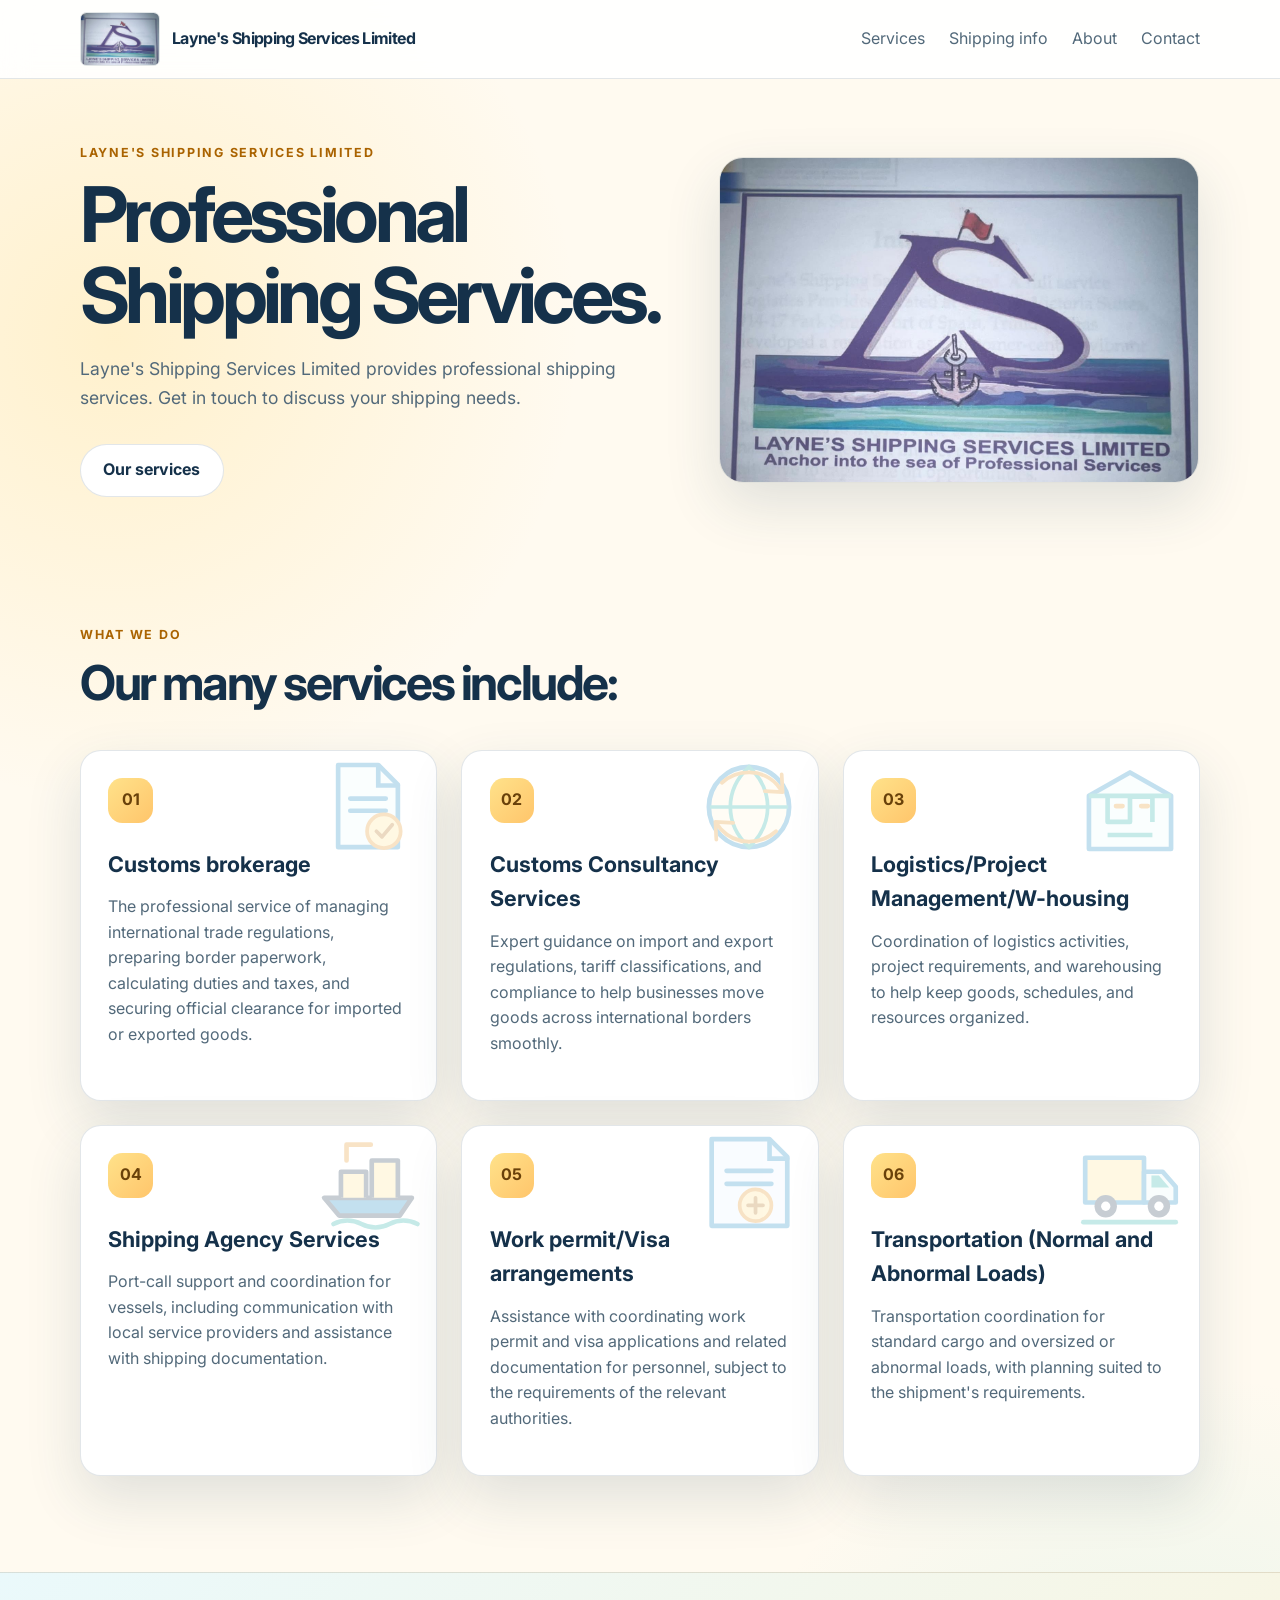
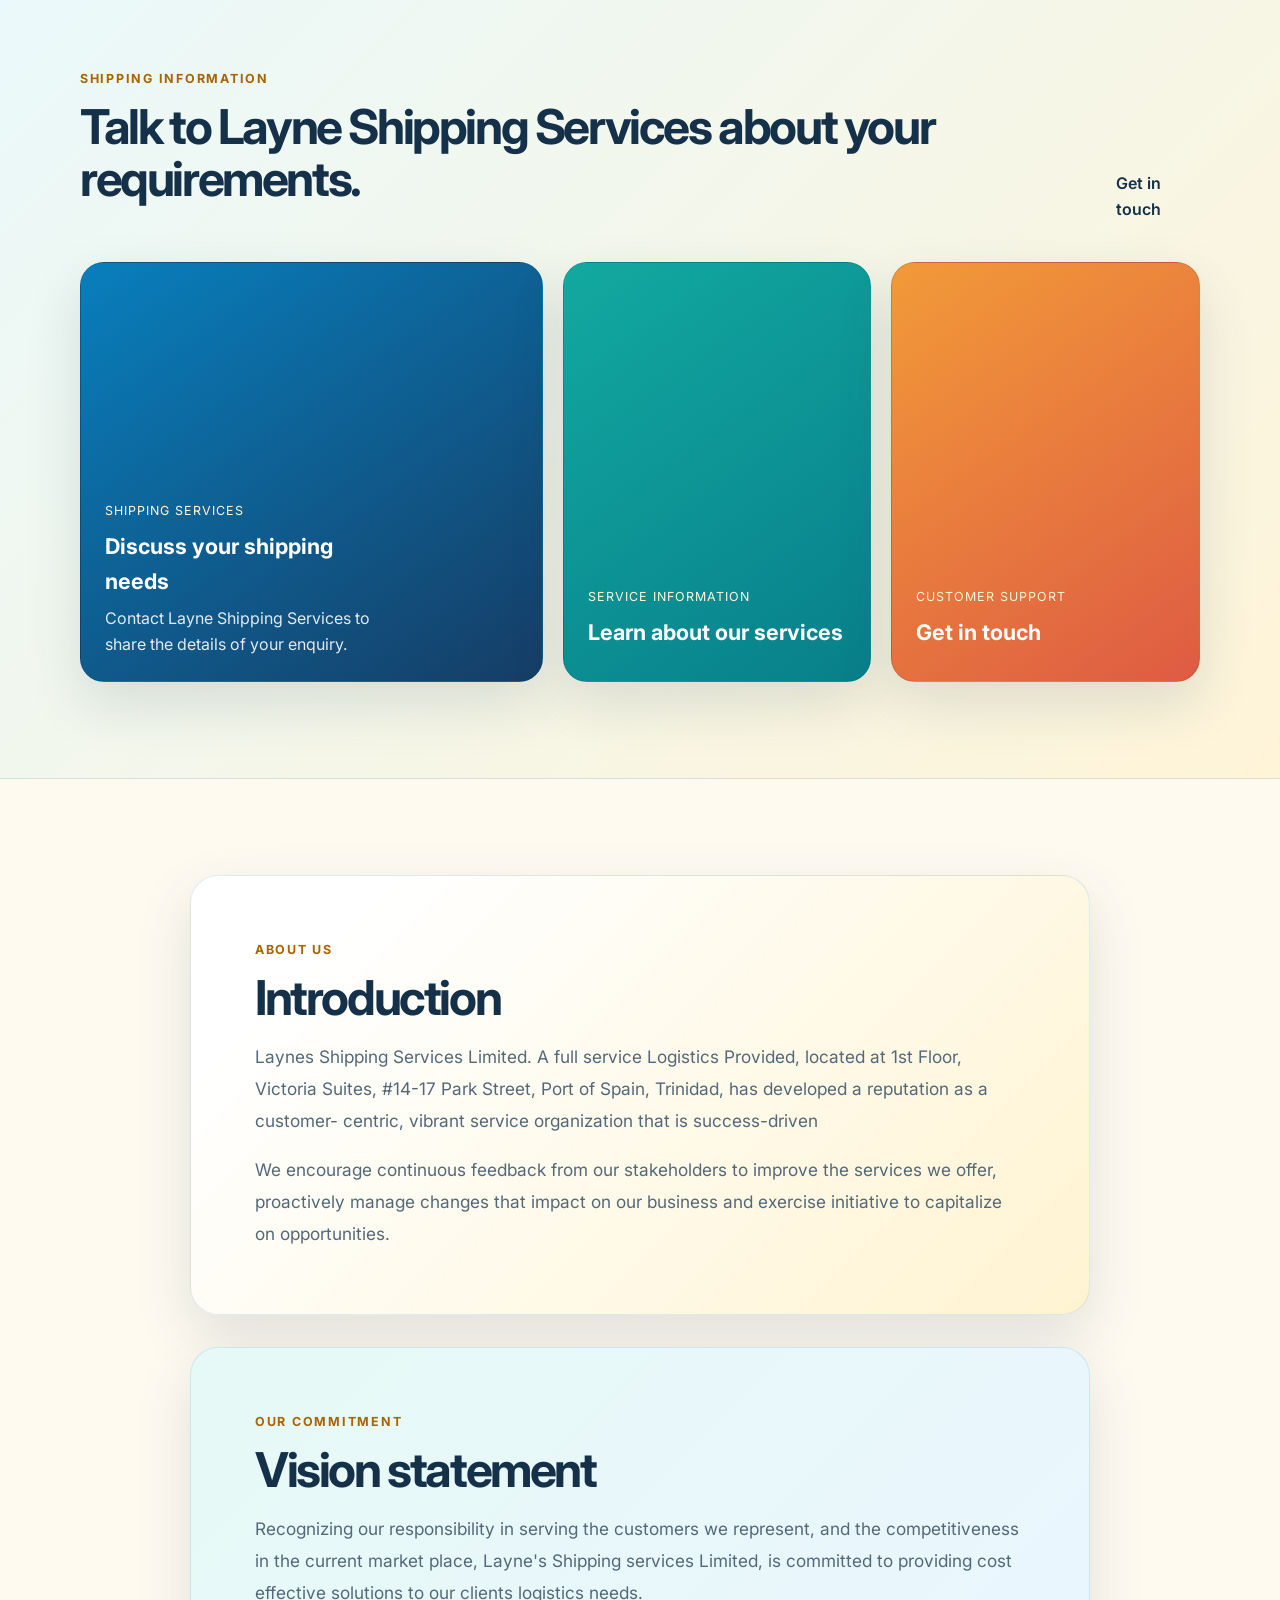
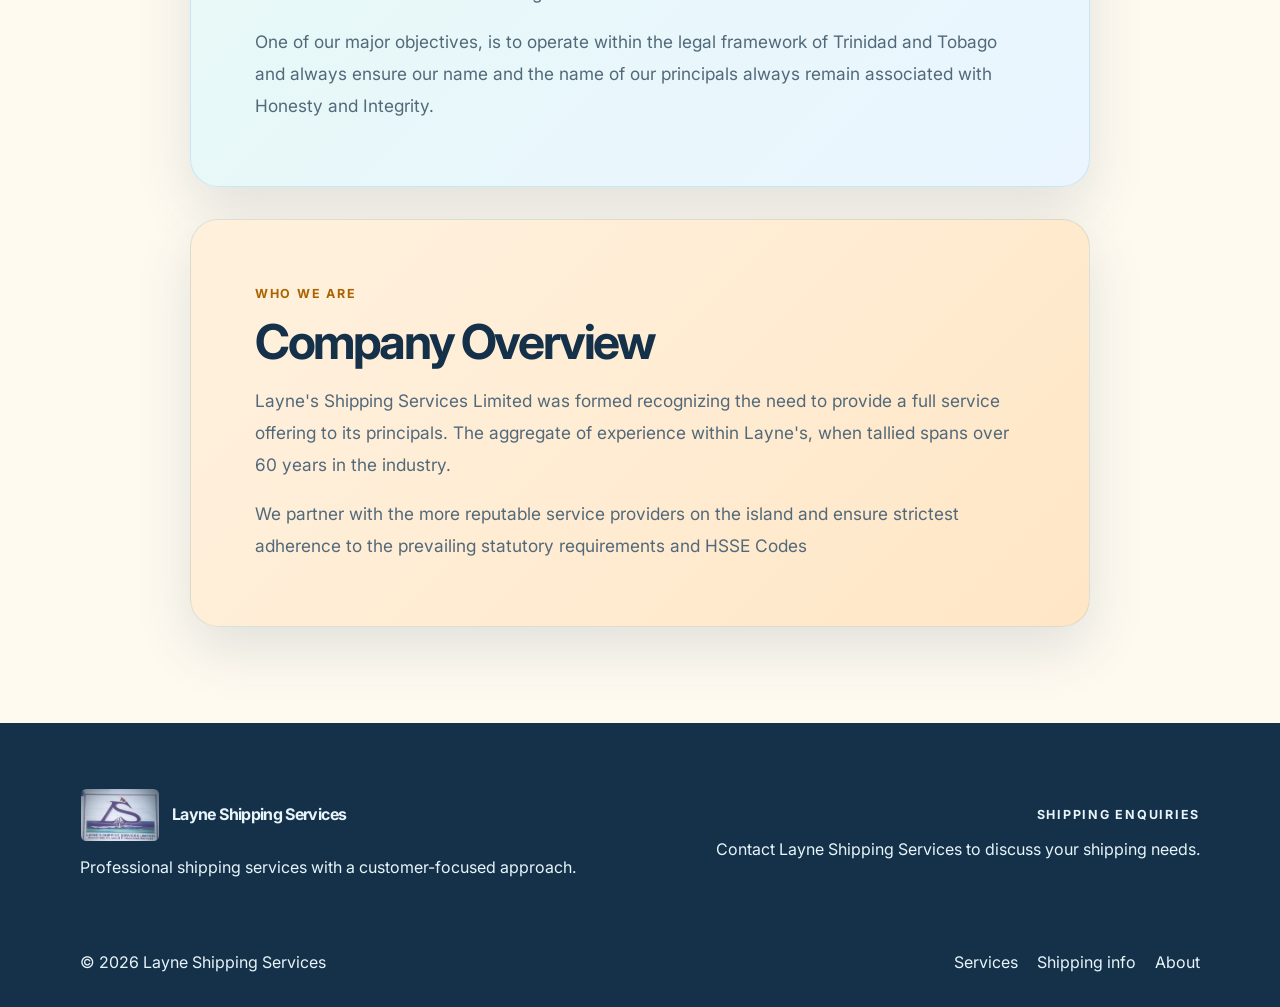
==== commit c6e31fd2: "Remove duplicate shipping enquiry buttons" ====
--- a/index.html
+++ b/index.html
@@ -35,7 +35,6 @@
           <a href="#work">Shipping info</a>
           <a href="#about">About</a>
           <a href="#contact">Contact</a>
-          <a href="#contact" class="btn btn-primary nav-cta">Shipping enquiries</a>
         </nav>
       </div>
     </header>
@@ -51,7 +50,6 @@
             </p>
 
             <div class="hero-actions">
-              <a href="#contact" class="btn btn-primary">Shipping enquiries</a>
               <a href="#services" class="btn btn-secondary">Our services</a>
             </div>
           </div>
--- a/styles.css
+++ b/styles.css
@@ -174,10 +174,6 @@
   background: #ffffff;
   border: 1px solid var(--line);
   color: var(--text);
-}
-
-.nav-cta {
-  padding-inline: 1rem;
 }
 
 .hero {
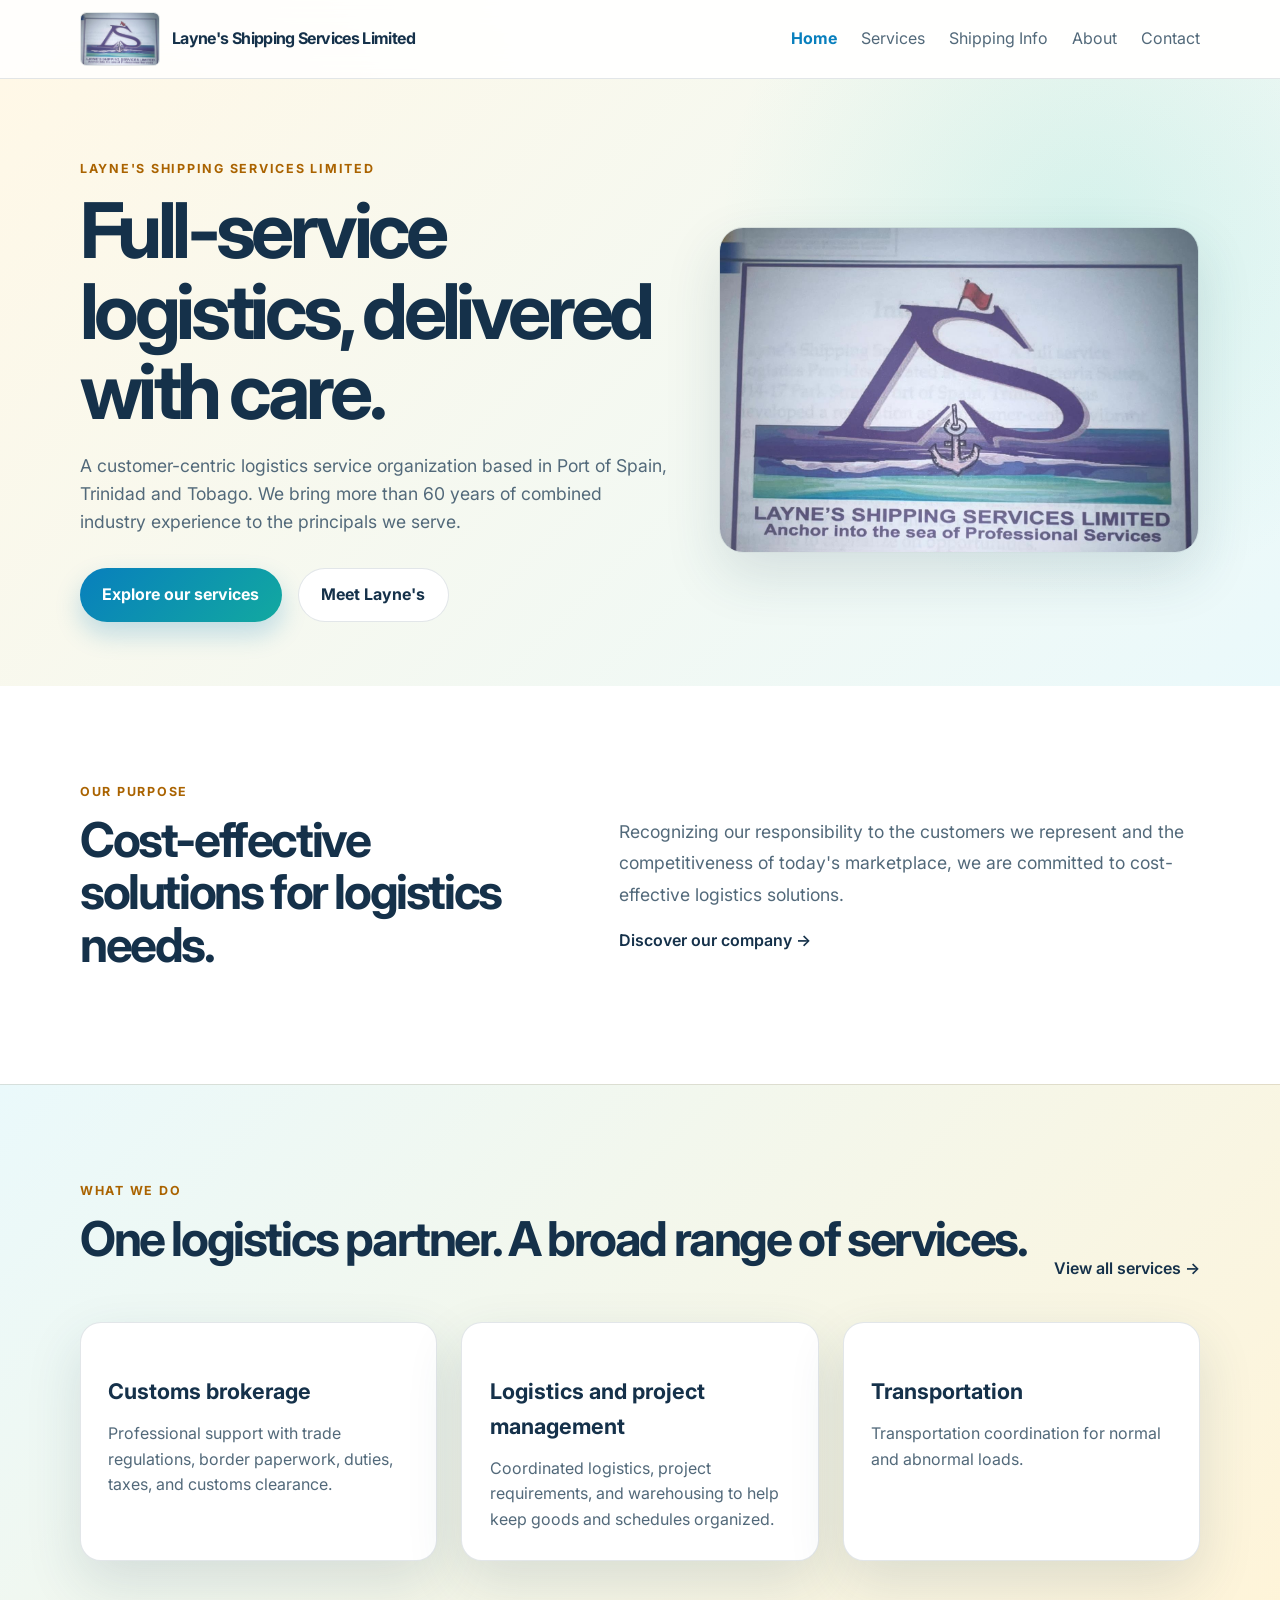
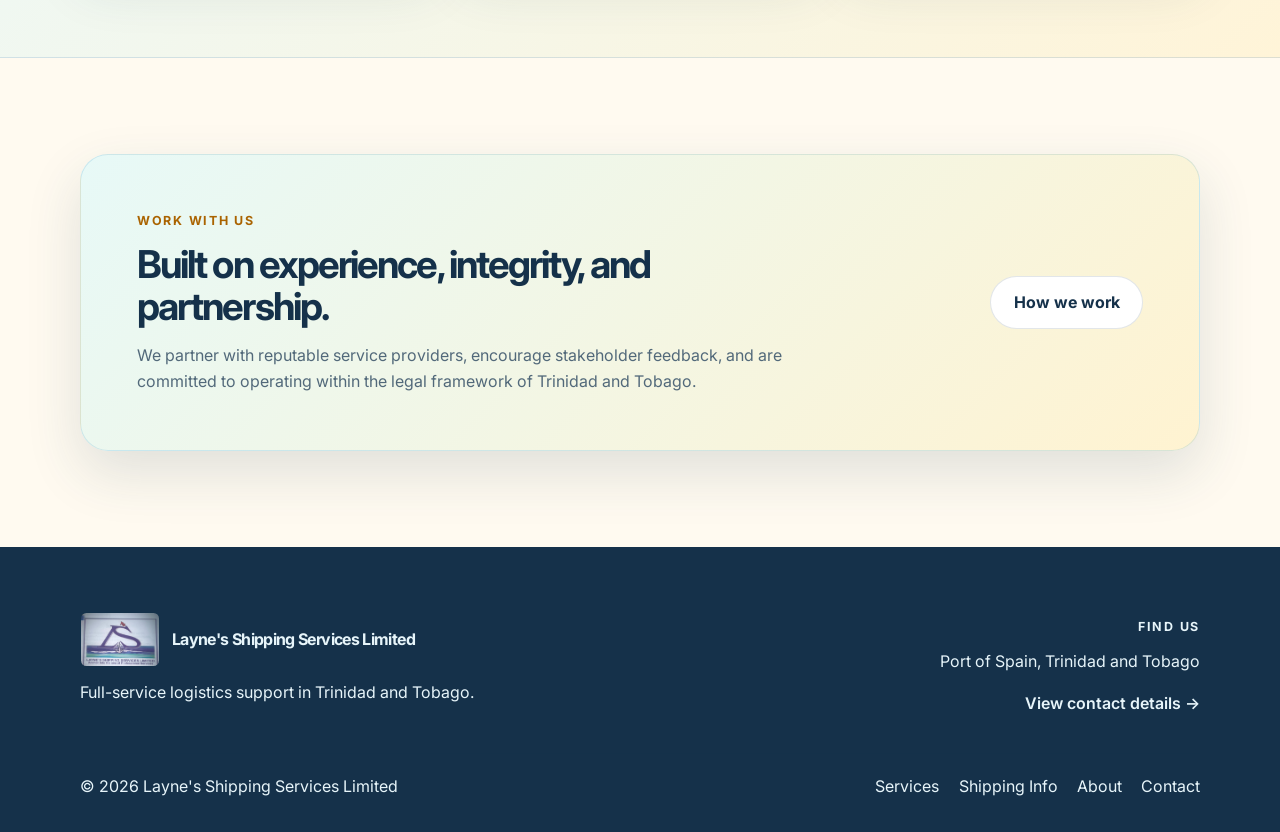
==== commit e4d02387: "made separate pages still needs contact info" ====
--- a/index.html
+++ b/index.html
@@ -3,10 +3,10 @@
   <head>
     <meta charset="UTF-8" />
     <meta name="viewport" content="width=device-width, initial-scale=1.0" />
-    <title>Layne's Shipping Services Limited | Shipping Services</title>
+    <title>Home | Layne's Shipping Services Limited</title>
     <meta
       name="description"
-      content="Layne Shipping Services provides professional shipping services."
+      content="Layne's Shipping Services Limited provides full-service logistics support in Trinidad and Tobago."
     />
     <link rel="preconnect" href="https://fonts.googleapis.com" />
     <link rel="preconnect" href="https://fonts.gstatic.com" crossorigin />
@@ -19,7 +19,7 @@
   <body>
     <header class="site-header">
       <div class="container nav-wrap">
-        <a href="#top" class="brand" aria-label="Layne Shipping Services home">
+        <a href="index.html" class="brand" aria-label="Layne Shipping Services home">
           <img src="layne-shipping-logo.jpeg" alt="" class="brand-logo" />
           <span>Layne's Shipping Services Limited</span>
         </a>
@@ -31,26 +31,29 @@
         </button>
 
         <nav class="site-nav" aria-label="Main navigation">
-          <a href="#services">Services</a>
-          <a href="#work">Shipping info</a>
-          <a href="#about">About</a>
-          <a href="#contact">Contact</a>
+          <a href="index.html" aria-current="page">Home</a>
+          <a href="services.html">Services</a>
+          <a href="shipping-info.html">Shipping Info</a>
+          <a href="about.html">About</a>
+          <a href="contact.html">Contact</a>
         </nav>
       </div>
     </header>
 
     <main id="top">
-      <section class="hero">
-        <div class="container hero-grid">
+      <section class="page-hero">
+        <div class="container page-hero-grid">
           <div class="hero-copy">
             <p class="eyebrow">Layne's Shipping Services Limited</p>
-            <h1>Professional Shipping Services.</h1>
+            <h1>Full-service logistics, delivered with care.</h1>
             <p class="lead">
-              Layne's Shipping Services Limited provides professional shipping services. Get in touch to discuss your shipping needs.
+              A customer-centric logistics service organization based in Port of Spain, Trinidad and Tobago.
+              We bring more than 60 years of combined industry experience to the principals we serve.
             </p>
 
             <div class="hero-actions">
-              <a href="#services" class="btn btn-secondary">Our services</a>
+              <a href="services.html" class="btn btn-primary">Explore our services</a>
+              <a href="about.html" class="btn btn-secondary">Meet Layne's</a>
             </div>
           </div>
 
@@ -64,183 +67,98 @@
         </div>
       </section>
 
-      <section id="services" class="section">
+      <section class="section home-purpose">
         <div class="container">
-          <div class="section-heading">
-            <p class="eyebrow">What we do</p>
-            <h2>Our many services include:</h2>
+          <div class="purpose-grid">
+            <div>
+              <p class="eyebrow">Our purpose</p>
+              <h2>Cost-effective solutions for logistics needs.</h2>
+            </div>
+            <div class="purpose-copy">
+              <p>
+                Recognizing our responsibility to the customers we represent and the competitiveness
+                of today's marketplace, we are committed to cost-effective logistics solutions.
+              </p>
+              <a class="text-link" href="about.html">Discover our company <span aria-hidden="true">→</span></a>
+            </div>
+          </div>
+        </div>
+      </section>
+
+      <section class="section alt">
+        <div class="container">
+          <div class="section-heading split">
+            <div>
+              <p class="eyebrow">What we do</p>
+              <h2>One logistics partner. A broad range of services.</h2>
+            </div>
+            <a class="text-link" href="services.html">View all services <span aria-hidden="true">→</span></a>
           </div>
 
-          <div class="feature-grid">
+          <div class="feature-grid home-service-grid">
             <article class="feature-card">
-              <div class="icon">01</div>
-              <img class="service-art" src="customs-brokerage.svg" alt="" aria-hidden="true" />
               <h3>Customs brokerage</h3>
               <p>
-                The professional service of managing international trade regulations, preparing border
-                paperwork, calculating duties and taxes, and securing official clearance for imported
-                or exported goods.
+                Professional support with trade regulations, border paperwork, duties, taxes, and customs clearance.
               </p>
             </article>
-
             <article class="feature-card">
-              <div class="icon">02</div>
-              <img class="service-art" src="customs-consultancy.svg" alt="" aria-hidden="true" />
-              <h3>Customs Consultancy Services</h3>
+              <h3>Logistics and project management</h3>
               <p>
-                Expert guidance on import and export regulations, tariff classifications, and compliance
-                to help businesses move goods across international borders smoothly.
+                Coordinated logistics, project requirements, and warehousing to help keep goods and schedules organized.
               </p>
             </article>
-
             <article class="feature-card">
-              <div class="icon">03</div>
-              <img class="service-art" src="logistics-warehouse.svg" alt="" aria-hidden="true" />
-              <h3>Logistics/Project Management/W-housing</h3>
+              <h3>Transportation</h3>
               <p>
-                Coordination of logistics activities, project requirements, and warehousing to help keep
-                goods, schedules, and resources organized.
-              </p>
-            </article>
-
-            <article class="feature-card">
-              <div class="icon">04</div>
-              <img class="service-art" src="shipping-agency.svg" alt="" aria-hidden="true" />
-              <h3>Shipping Agency Services</h3>
-              <p>
-                Port-call support and coordination for vessels, including communication with local
-                service providers and assistance with shipping documentation.
-              </p>
-            </article>
-
-            <article class="feature-card">
-              <div class="icon">05</div>
-              <img class="service-art" src="work-permit-visa.svg" alt="" aria-hidden="true" />
-              <h3>Work permit/Visa arrangements</h3>
-              <p>
-                Assistance with coordinating work permit and visa applications and related documentation
-                for personnel, subject to the requirements of the relevant authorities.
-              </p>
-            </article>
-
-            <article class="feature-card">
-              <div class="icon">06</div>
-              <img class="service-art" src="transportation.svg" alt="" aria-hidden="true" />
-              <h3>Transportation (Normal and Abnormal Loads)</h3>
-              <p>
-                Transportation coordination for standard cargo and oversized or abnormal loads, with
-                planning suited to the shipment's requirements.
+                Transportation coordination for normal and abnormal loads.
               </p>
             </article>
           </div>
         </div>
       </section>
 
-      <section id="work" class="section alt">
+      <section class="section">
         <div class="container">
-          <div class="section-heading split">
+          <div class="home-story-card">
             <div>
-              <p class="eyebrow">Shipping information</p>
-              <h2>Talk to Layne Shipping Services about your requirements.</h2>
+              <p class="eyebrow">Work with us</p>
+              <h2>Built on experience, integrity, and partnership.</h2>
+              <p>
+                We partner with reputable service providers, encourage stakeholder feedback, and
+                are committed to operating within the legal framework of Trinidad and Tobago.
+              </p>
             </div>
-            <a href="#contact" class="text-link">Get in touch</a>
-          </div>
-
-          <div class="project-grid">
-            <article class="project-card project-card-large">
-              <div class="project-copy">
-                <span>Shipping Services</span>
-                <h3>Discuss your shipping needs</h3>
-                <p>Contact Layne Shipping Services to share the details of your enquiry.</p>
-              </div>
-            </article>
-
-            <article class="project-card project-card-small project-two">
-              <div class="project-copy">
-                <span>Service Information</span>
-                <h3>Learn about our services</h3>
-              </div>
-            </article>
-
-            <article class="project-card project-card-small project-three">
-              <div class="project-copy">
-                <span>Customer Support</span>
-                <h3>Get in touch</h3>
-              </div>
-            </article>
-          </div>
-        </div>
-      </section>
-
-      <section id="about" class="section intro-section">
-        <div class="container">
-          <div class="intro-card">
-            <p class="eyebrow">About us</p>
-            <h2>Introduction</h2>
-            <p>
-              Laynes Shipping Services Limited. A full service Logistics Provided, located at 1st Floor,
-              Victoria Suites, #14-17 Park Street, Port of Spain, Trinidad, has developed a reputation
-              as a customer- centric, vibrant service organization that is success-driven
-            </p>
-            <p>
-              We encourage continuous feedback from our stakeholders to improve the services we offer,
-              proactively manage changes that impact on our business and exercise initiative to
-              capitalize on opportunities.
-            </p>
-          </div>
-          <div class="intro-card vision-card">
-            <p class="eyebrow">Our commitment</p>
-            <h2>Vision statement</h2>
-            <p>
-              Recognizing our responsibility in serving the customers we represent, and the competitiveness
-              in the current market place, Layne's Shipping services Limited, is committed to providing
-              cost effective solutions to our clients logistics needs.
-            </p>
-            <p>
-              One of our major objectives, is to operate within the legal framework of Trinidad and Tobago
-              and always ensure our name and the name of our principals always remain associated with
-              Honesty and Integrity.
-            </p>
-          </div>
-          <div class="intro-card overview-card">
-            <p class="eyebrow">Who we are</p>
-            <h2>Company Overview</h2>
-            <p>
-              Layne's Shipping Services Limited was formed recognizing the need to provide a full service
-              offering to its principals. The aggregate of experience within Layne's, when tallied spans
-              over 60 years in the industry.
-            </p>
-            <p>
-              We partner with the more reputable service providers on the island and ensure strictest
-              adherence to the prevailing statutory requirements and HSSE Codes
-            </p>
+            <a href="shipping-info.html" class="btn btn-secondary">How we work</a>
           </div>
         </div>
       </section>
     </main>
 
-    <footer id="contact" class="site-footer">
+    <footer class="site-footer">
       <div class="container footer-grid">
         <div>
-          <a href="#top" class="brand footer-brand" aria-label="Layne Shipping Services home">
+          <a href="index.html" class="brand footer-brand" aria-label="Layne Shipping Services home">
             <img src="layne-shipping-logo.jpeg" alt="" class="brand-logo" />
-            <span>Layne Shipping Services</span>
+            <span>Layne's Shipping Services Limited</span>
           </a>
-          <p>Professional shipping services with a customer-focused approach.</p>
+          <p>Full-service logistics support in Trinidad and Tobago.</p>
         </div>
 
         <div class="footer-cta">
-          <p class="eyebrow">Shipping enquiries</p>
-          <p>Contact Layne Shipping Services to discuss your shipping needs.</p>
+          <p class="eyebrow">Find us</p>
+          <p>Port of Spain, Trinidad and Tobago</p>
+          <a class="text-link" href="contact.html">View contact details <span aria-hidden="true">→</span></a>
         </div>
       </div>
 
       <div class="container footer-bottom">
-        <span>© <span id="year"></span> Layne Shipping Services</span>
+        <span>© <span id="year"></span> Layne's Shipping Services Limited</span>
         <div class="footer-links">
-          <a href="#services">Services</a>
-          <a href="#work">Shipping info</a>
-          <a href="#about">About</a>
+          <a href="services.html">Services</a>
+          <a href="shipping-info.html">Shipping Info</a>
+          <a href="about.html">About</a>
+          <a href="contact.html">Contact</a>
         </div>
       </div>
     </footer>
--- a/styles.css
+++ b/styles.css
@@ -144,6 +144,11 @@
   color: var(--text);
 }
 
+.site-nav a[aria-current="page"] {
+  color: var(--primary);
+  font-weight: 700;
+}
+
 .site-nav .btn-primary {
   color: #ffffff;
 }
@@ -526,8 +531,200 @@
 .site-footer p,
 .site-footer .brand,
 .site-footer .footer-bottom,
-.site-footer .footer-links a {
+.site-footer .footer-links a,
+.site-footer .text-link {
   color: #e7f5fa;
+}
+
+.page-hero,
+.page-title {
+  padding: 5rem 0 4rem;
+  background:
+    radial-gradient(circle at 85% 25%, rgba(73, 207, 194, 0.17), transparent 23rem),
+    linear-gradient(135deg, #fff8e7, #eaf9fb);
+}
+
+.page-hero-grid {
+  display: grid;
+  grid-template-columns: 1.1fr 0.9fr;
+  align-items: center;
+  gap: 3rem;
+}
+
+.page-title h1 {
+  max-width: 850px;
+}
+
+.page-title .lead {
+  margin-bottom: 0;
+}
+
+.home-purpose {
+  background: #ffffff;
+}
+
+.purpose-grid {
+  display: grid;
+  grid-template-columns: 0.9fr 1.1fr;
+  align-items: center;
+  gap: 4rem;
+}
+
+.purpose-copy p {
+  font-size: 1.1rem;
+  line-height: 1.8;
+}
+
+.home-service-grid .feature-card {
+  min-height: 210px;
+}
+
+.home-service-grid h3 {
+  margin-top: 1.5rem;
+}
+
+.home-story-card,
+.page-callout {
+  display: flex;
+  align-items: center;
+  justify-content: space-between;
+  gap: 2rem;
+  padding: clamp(2rem, 5vw, 3.5rem);
+  border: 1px solid rgba(8, 127, 189, 0.14);
+  border-radius: 1.75rem;
+  background: linear-gradient(135deg, #e7f9f7, #fff3d1);
+  box-shadow: var(--shadow);
+}
+
+.home-story-card > div,
+.page-callout > div:first-child {
+  max-width: 650px;
+}
+
+.home-story-card p:last-child,
+.page-callout p:last-child {
+  margin-bottom: 0;
+}
+
+.home-story-card h2,
+.page-callout h2 {
+  font-size: clamp(1.8rem, 3vw, 2.5rem);
+}
+
+.page-section {
+  padding-top: 4rem;
+}
+
+.feature-card h2 {
+  position: relative;
+  z-index: 1;
+  max-width: 17rem;
+  margin: 0 0 0.8rem;
+  font-size: 1.35rem;
+  line-height: 1.25;
+  letter-spacing: -0.025em;
+}
+
+.feature-card p {
+  margin-bottom: 0;
+}
+
+.statement-stack {
+  display: grid;
+  gap: 2rem;
+}
+
+.statement-stack .intro-card {
+  width: 100%;
+  max-width: 100%;
+  margin: 0;
+}
+
+.info-grid {
+  display: grid;
+  grid-template-columns: repeat(2, minmax(0, 1fr));
+  gap: 1.5rem;
+}
+
+.info-card {
+  padding: 2rem;
+  border: 1px solid var(--line);
+  border-radius: 1.4rem;
+  background: #ffffff;
+  box-shadow: var(--shadow);
+}
+
+.hsse-card {
+  grid-column: 1 / -1;
+  background: linear-gradient(135deg, #ffffff 15%, #eaf8fb 100%);
+}
+
+.hsse-list {
+  display: grid;
+  gap: 0.75rem;
+  margin: 1.25rem 0 0;
+  padding-left: 1.25rem;
+  color: var(--muted);
+}
+
+.info-number {
+  display: inline-grid;
+  width: 2.8rem;
+  height: 2.8rem;
+  margin-bottom: 1.5rem;
+  place-items: center;
+  border-radius: 0.9rem;
+  background: linear-gradient(135deg, #ffe28a, #ffc56b);
+  color: #69410a;
+  font-weight: 700;
+}
+
+.info-card h2 {
+  font-size: 1.4rem;
+  letter-spacing: -0.03em;
+}
+
+.info-card p {
+  margin-bottom: 0;
+}
+
+.callout-actions {
+  display: flex;
+  flex-wrap: wrap;
+  gap: 0.8rem;
+}
+
+.contact-layout {
+  display: grid;
+  grid-template-columns: 1fr 0.8fr;
+  gap: 2rem;
+  align-items: stretch;
+}
+
+.contact-card,
+.contact-note {
+  padding: clamp(2rem, 5vw, 3.5rem);
+  border: 1px solid var(--line);
+  border-radius: 1.6rem;
+  background: #ffffff;
+  box-shadow: var(--shadow);
+}
+
+.contact-card address {
+  margin: 1.5rem 0 2rem;
+  color: var(--muted);
+  font-size: 1.1rem;
+  font-style: normal;
+  line-height: 1.9;
+}
+
+.contact-note {
+  background: linear-gradient(135deg, #e7f9f7, #fff3d1);
+}
+
+.contact-note .text-link {
+  color: var(--primary);
+  font-weight: 700;
 }
 
 .intro-card {
@@ -614,6 +811,13 @@
 }
 
 @media (max-width: 860px) {
+  .page-hero-grid,
+  .purpose-grid,
+  .contact-layout,
+  .info-grid {
+    grid-template-columns: 1fr;
+  }
+
   .hero-grid,
   .about-grid,
   .feature-grid,
@@ -661,6 +865,12 @@
   .footer-cta {
     text-align: left;
   }
+
+  .home-story-card,
+  .page-callout {
+    align-items: flex-start;
+    flex-direction: column;
+  }
 }
 
 @media (max-width: 540px) {
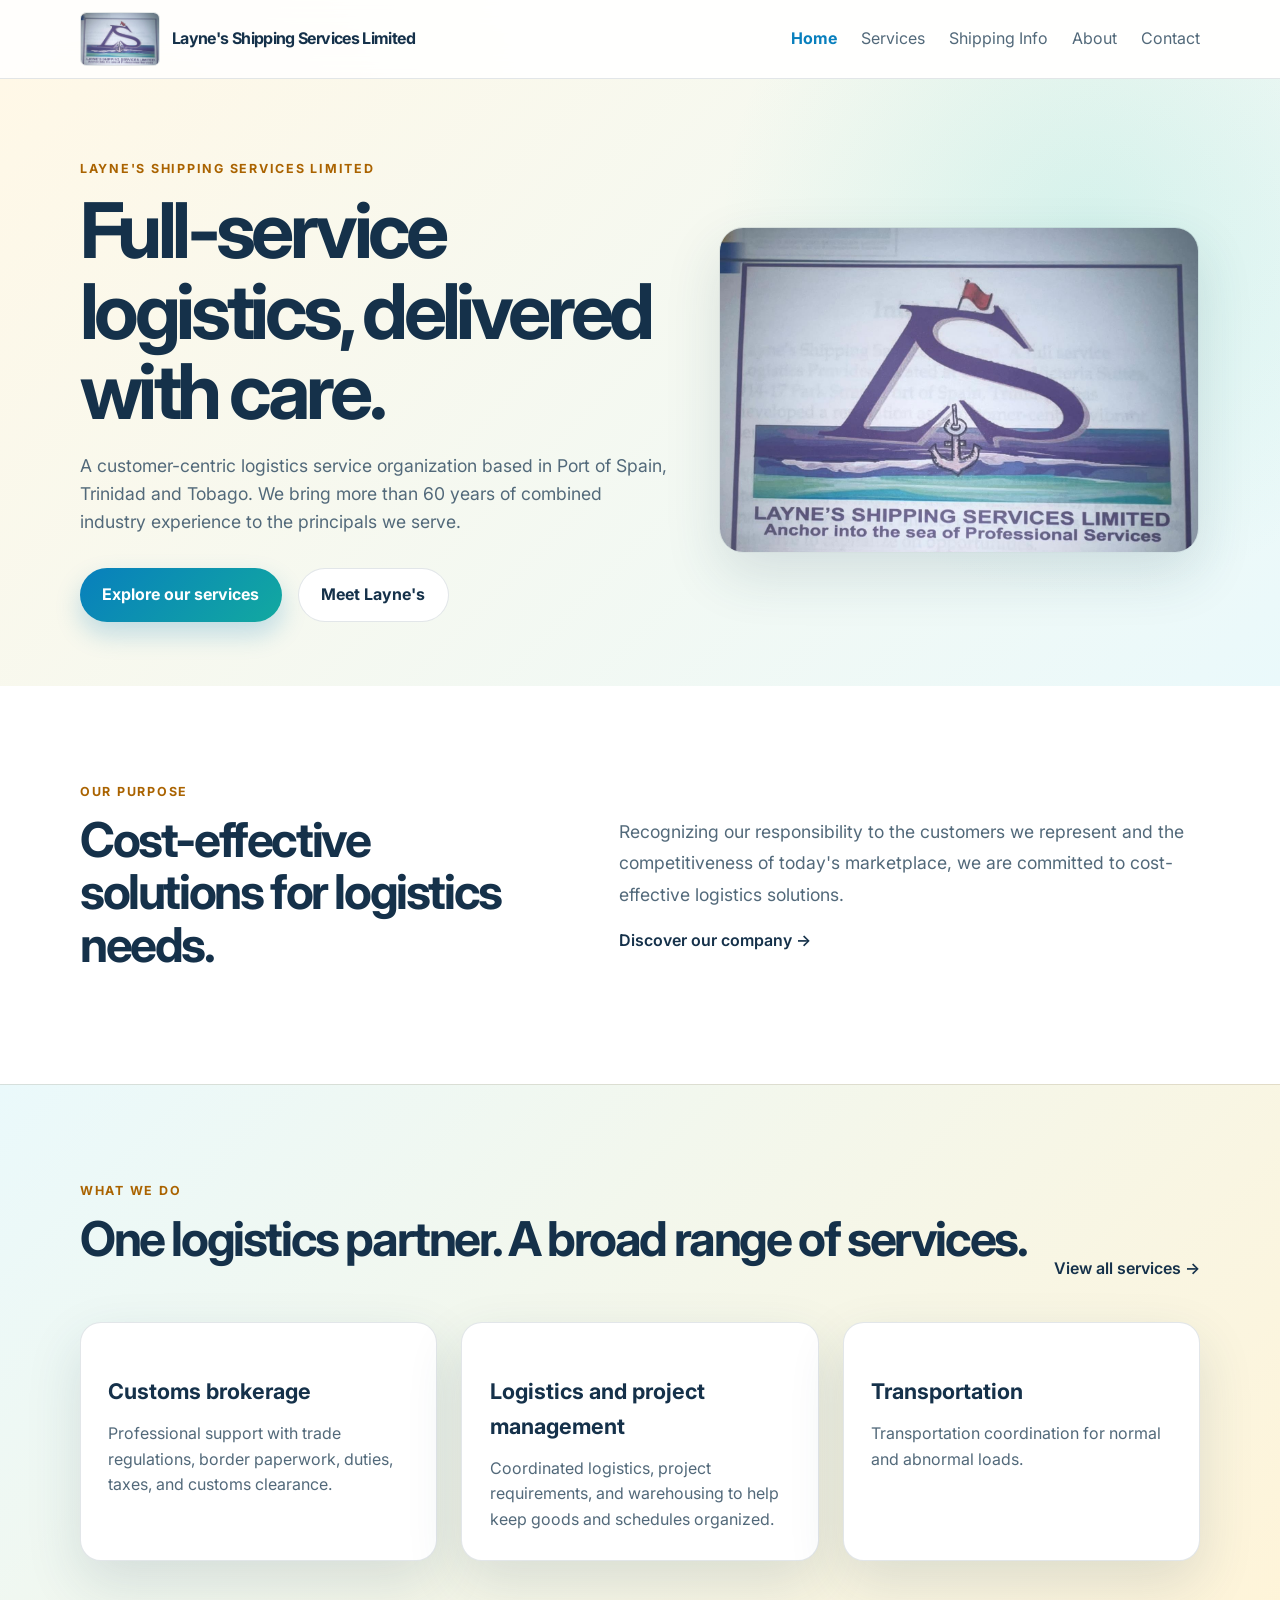
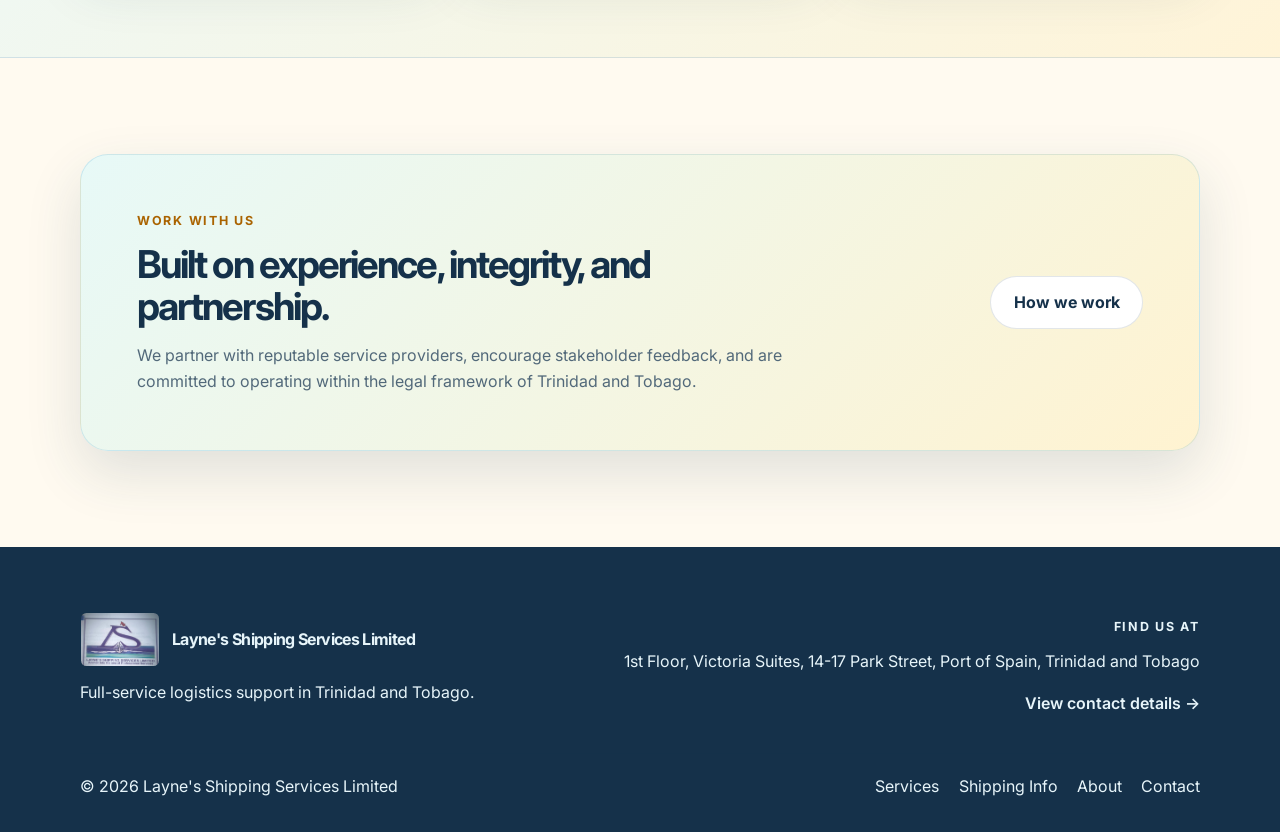
==== commit c00f3962: "Contact Info Added Still missing some waiting for updated info" ====
--- a/index.html
+++ b/index.html
@@ -146,8 +146,8 @@
         </div>
 
         <div class="footer-cta">
-          <p class="eyebrow">Find us</p>
-          <p>Port of Spain, Trinidad and Tobago</p>
+          <p class="eyebrow">Find Us At</p>
+          <p>1st Floor, Victoria Suites, 14-17 Park Street, Port of Spain, Trinidad and Tobago</p>
           <a class="text-link" href="contact.html">View contact details <span aria-hidden="true">→</span></a>
         </div>
       </div>
--- a/styles.css
+++ b/styles.css
@@ -701,6 +701,11 @@
   align-items: stretch;
 }
 
+.contact-content {
+  display: grid;
+  gap: 3rem;
+}
+
 .contact-card,
 .contact-note {
   padding: clamp(2rem, 5vw, 3.5rem);
@@ -716,6 +721,84 @@
   font-size: 1.1rem;
   font-style: normal;
   line-height: 1.9;
+}
+
+.office-card {
+  background: linear-gradient(135deg, #ffffff, #eaf8fb);
+}
+
+.contact-details {
+  display: flex;
+  flex-wrap: wrap;
+  gap: 1rem 3rem;
+  margin: 0 0 2rem;
+}
+
+.contact-details div {
+  display: grid;
+  gap: 0.25rem;
+}
+
+.contact-details dt,
+.team-contact-card > p > span:first-child {
+  color: var(--muted);
+  font-size: 0.9rem;
+  font-weight: 600;
+}
+
+.contact-details dd {
+  margin: 0;
+  font-weight: 700;
+}
+
+.contact-details a,
+.team-contact-card a {
+  color: var(--primary);
+  overflow-wrap: anywhere;
+}
+
+.team-contacts .section-heading {
+  margin-bottom: 1.5rem;
+}
+
+.team-contact-grid {
+  display: grid;
+  grid-template-columns: repeat(2, minmax(0, 1fr));
+  gap: 1.25rem;
+}
+
+.team-contact-card {
+  padding: 1.7rem;
+  border: 1px solid var(--line);
+  border-radius: 1.3rem;
+  background: #ffffff;
+  box-shadow: var(--shadow);
+}
+
+.team-contact-card h3 {
+  margin-bottom: 0.5rem;
+}
+
+.team-contact-card p {
+  display: flex;
+  flex-wrap: wrap;
+  gap: 0.3rem 0.75rem;
+  margin-bottom: 0.55rem;
+}
+
+.team-contact-card p:last-child {
+  margin-bottom: 0;
+}
+
+.team-contact-card .team-contact-name {
+  margin-bottom: 1rem;
+  color: var(--text);
+  font-weight: 700;
+}
+
+.contact-pending {
+  color: var(--muted);
+  font-style: italic;
 }
 
 .contact-note {
@@ -814,6 +897,7 @@
   .page-hero-grid,
   .purpose-grid,
   .contact-layout,
+  .team-contact-grid,
   .info-grid {
     grid-template-columns: 1fr;
   }
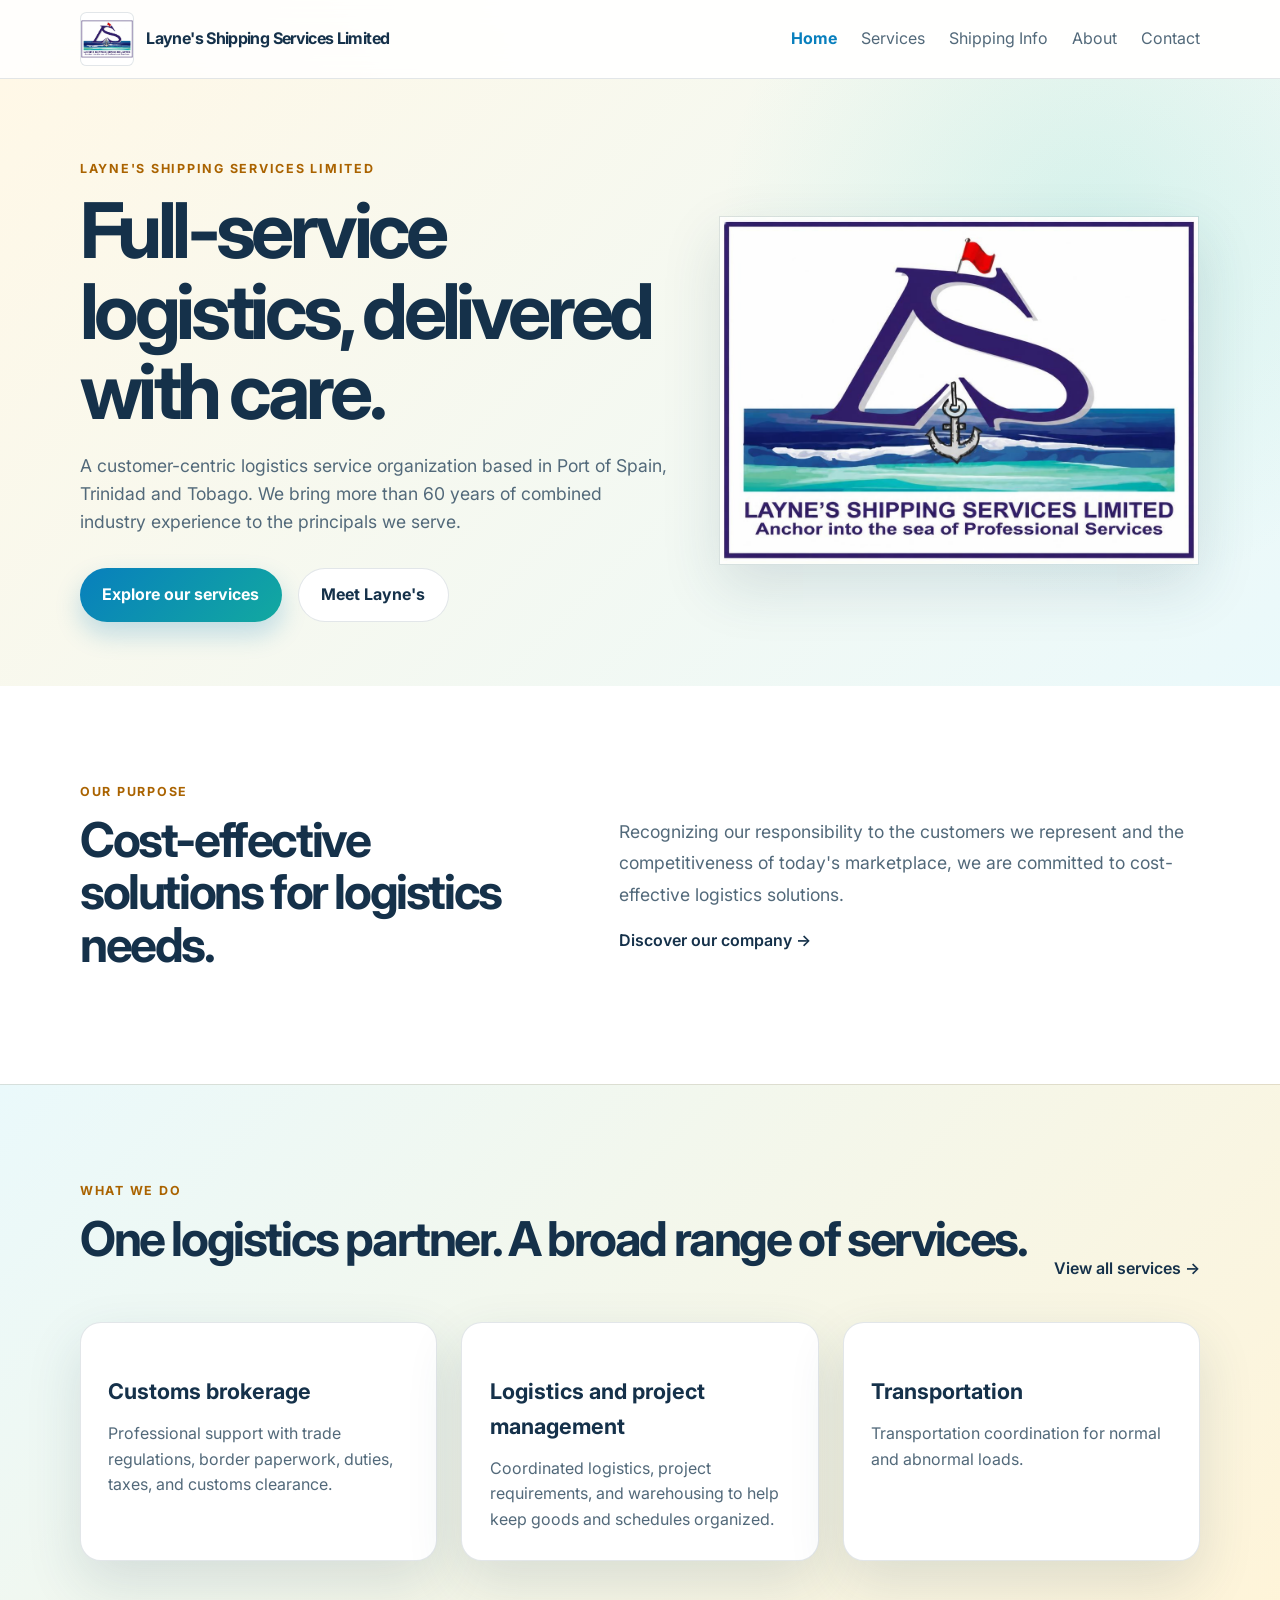
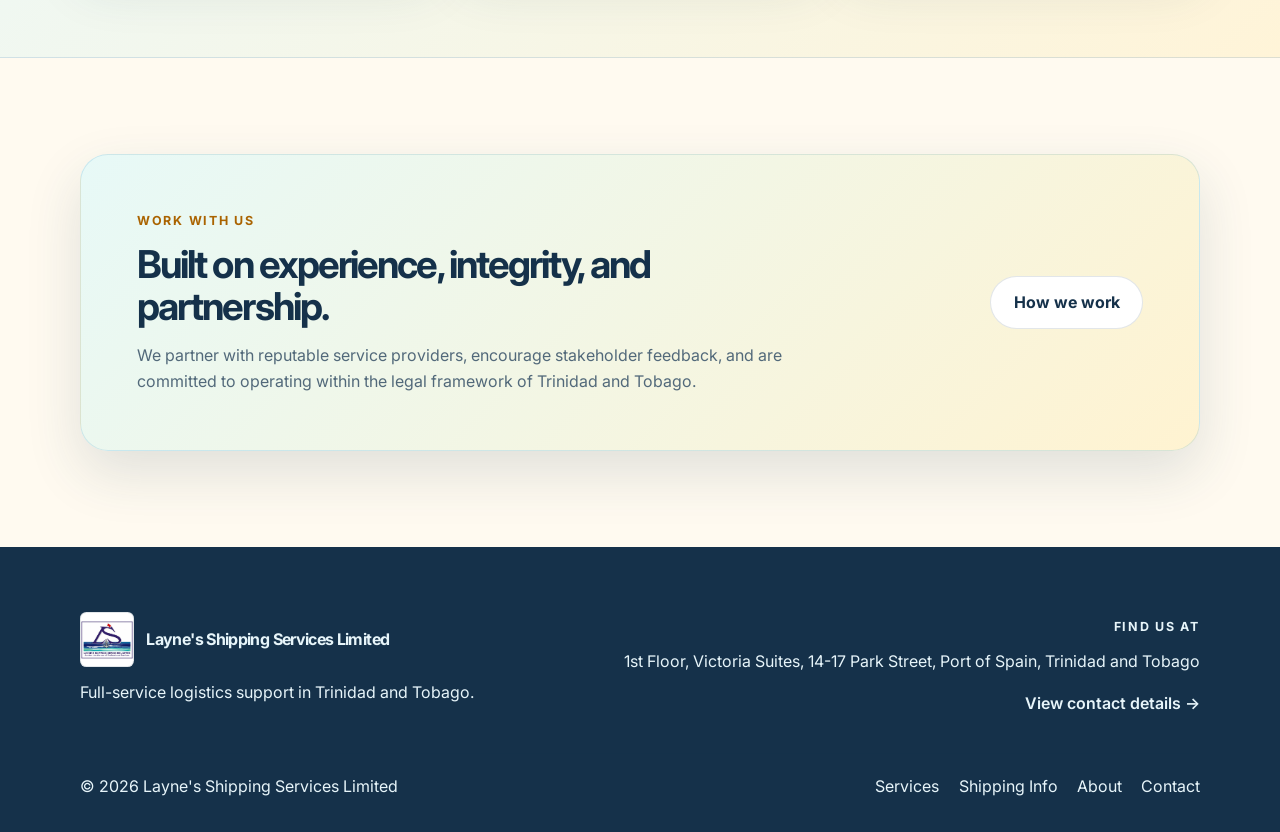
==== commit b754f880: "New logo great logo, website almost complete" ====
--- a/index.html
+++ b/index.html
@@ -20,7 +20,7 @@
     <header class="site-header">
       <div class="container nav-wrap">
         <a href="index.html" class="brand" aria-label="Layne Shipping Services home">
-          <img src="layne-shipping-logo.jpeg" alt="" class="brand-logo" />
+          <img src="layne-shipping-logo-cropped.png" alt="" class="brand-logo" />
           <span>Layne's Shipping Services Limited</span>
         </a>
 
@@ -59,7 +59,7 @@
 
           <div class="hero-visual">
             <img
-              src="layne-shipping-logo.jpeg"
+              src="layne-shipping-logo-cropped.png"
               alt="Layne Shipping Services logo"
               class="hero-logo"
             />
@@ -139,7 +139,7 @@
       <div class="container footer-grid">
         <div>
           <a href="index.html" class="brand footer-brand" aria-label="Layne Shipping Services home">
-            <img src="layne-shipping-logo.jpeg" alt="" class="brand-logo" />
+            <img src="layne-shipping-logo-cropped.png" alt="" class="brand-logo" />
             <span>Layne's Shipping Services Limited</span>
           </a>
           <p>Full-service logistics support in Trinidad and Tobago.</p>
--- a/styles.css
+++ b/styles.css
@@ -121,11 +121,12 @@
 }
 
 .brand-logo {
-  width: 5rem;
+  width: 3.4rem;
   height: 3.4rem;
   border: 1px solid var(--line);
   border-radius: 0.4rem;
-  object-fit: cover;
+  background: #ffffff;
+  object-fit: contain;
 }
 
 .site-nav {
@@ -238,7 +239,7 @@
   width: min(100%, 480px);
   height: auto;
   border: 1px solid var(--line);
-  border-radius: 1.5rem;
+  border-radius: 0;
   box-shadow: var(--shadow);
 }
 
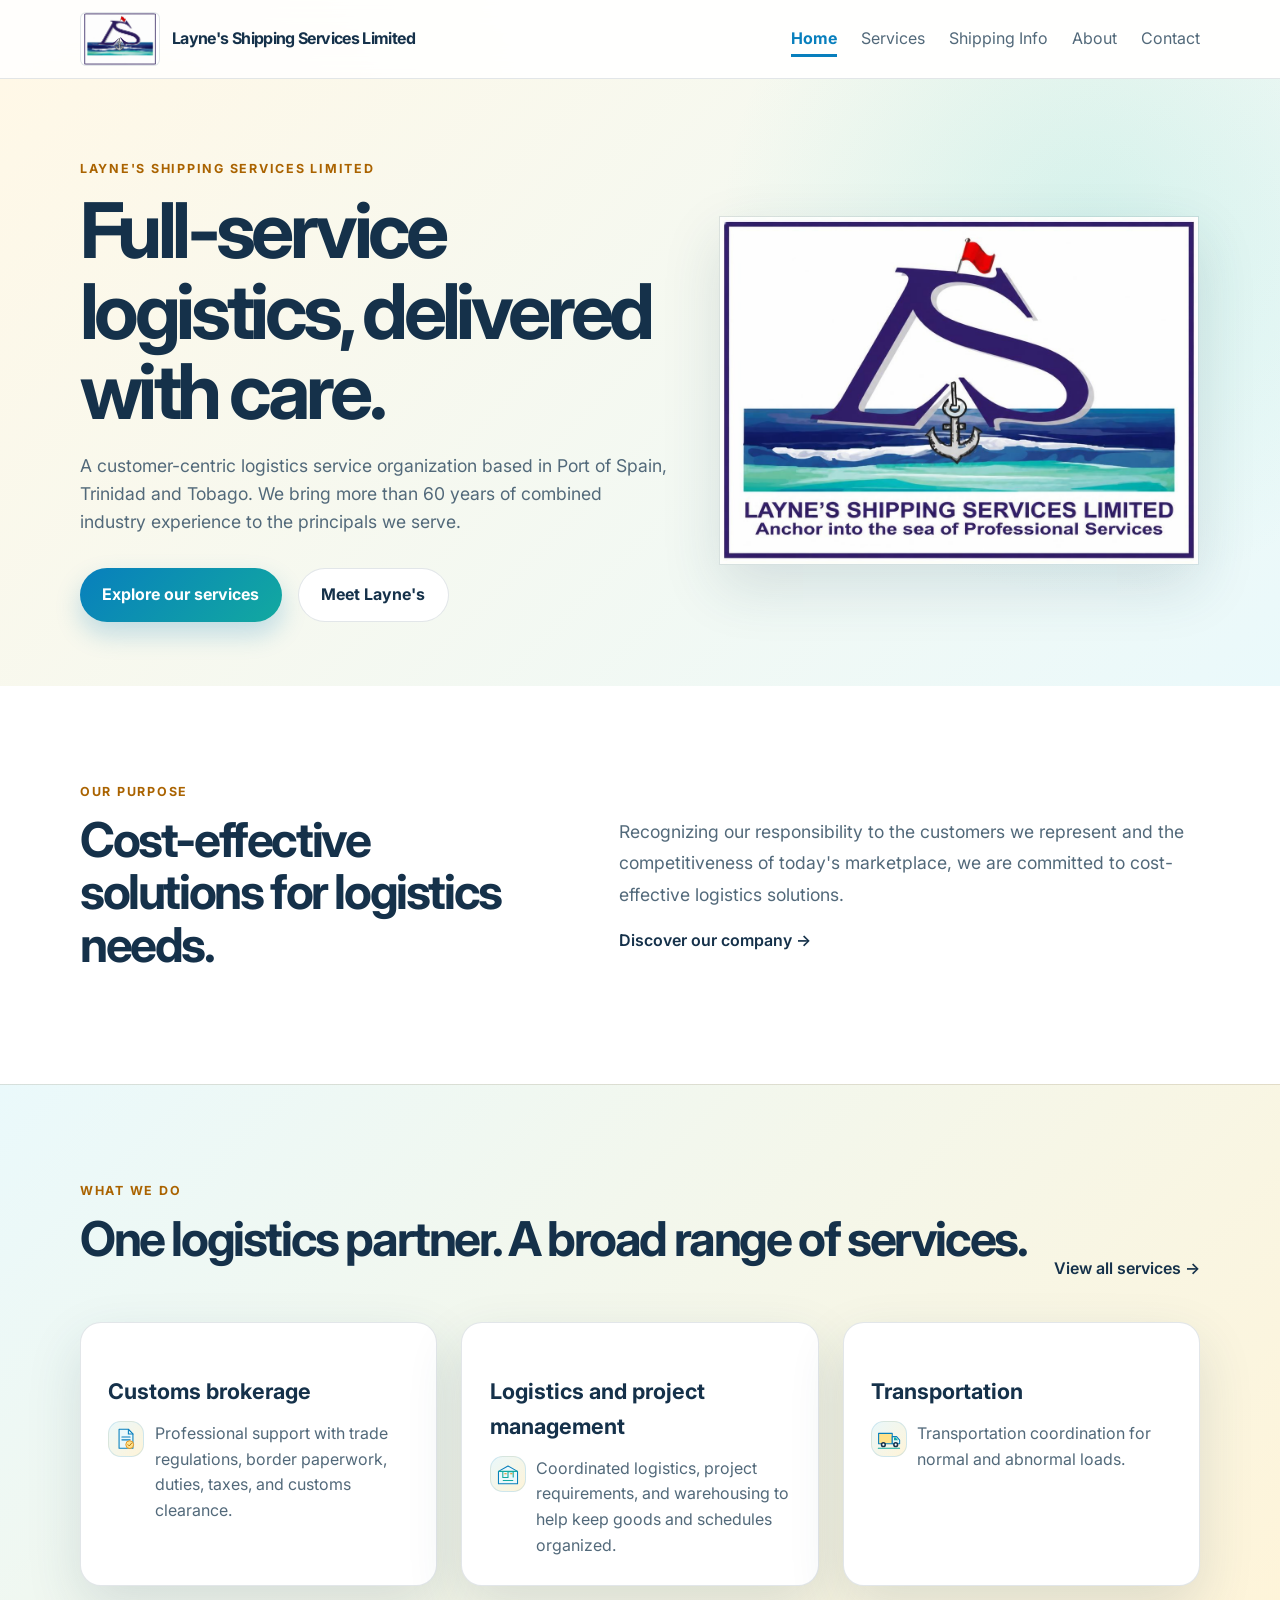
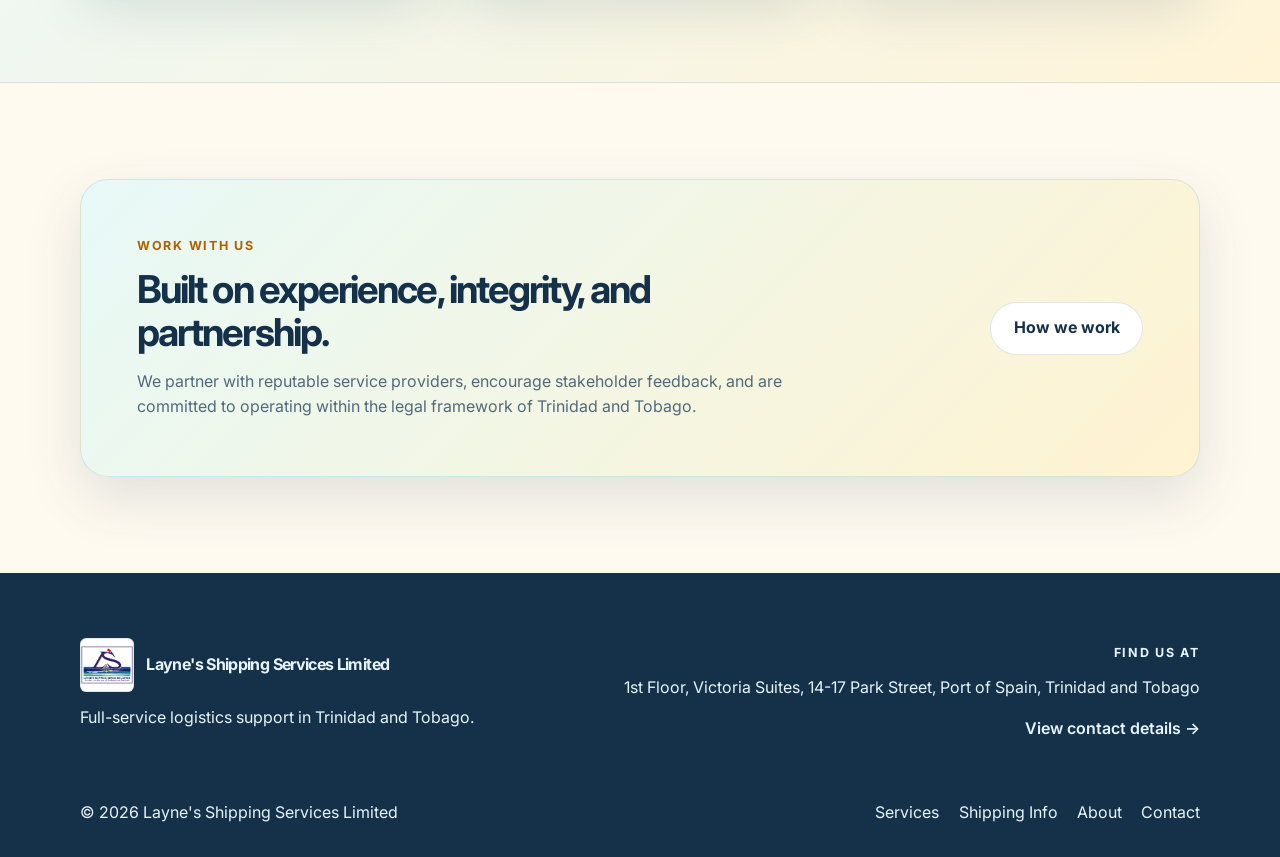
==== commit 2b6fffef: "Icon Changes changes to icons and logos" ====
--- a/index.html
+++ b/index.html
@@ -20,7 +20,7 @@
     <header class="site-header">
       <div class="container nav-wrap">
         <a href="index.html" class="brand" aria-label="Layne Shipping Services home">
-          <img src="layne-shipping-logo-cropped.png" alt="" class="brand-logo" />
+          <img src="small-logo-cropped.png" alt="" class="brand-logo" />
           <span>Layne's Shipping Services Limited</span>
         </a>
 
@@ -98,21 +98,30 @@
           <div class="feature-grid home-service-grid">
             <article class="feature-card">
               <h3>Customs brokerage</h3>
-              <p>
-                Professional support with trade regulations, border paperwork, duties, taxes, and customs clearance.
-              </p>
+              <div class="service-description">
+                <img class="service-icon" src="customs-brokerage.svg" alt="" aria-hidden="true" />
+                <p>
+                  Professional support with trade regulations, border paperwork, duties, taxes, and customs clearance.
+                </p>
+              </div>
             </article>
             <article class="feature-card">
               <h3>Logistics and project management</h3>
-              <p>
-                Coordinated logistics, project requirements, and warehousing to help keep goods and schedules organized.
-              </p>
+              <div class="service-description">
+                <img class="service-icon" src="logistics-warehouse.svg" alt="" aria-hidden="true" />
+                <p>
+                  Coordinated logistics, project requirements, and warehousing to help keep goods and schedules organized.
+                </p>
+              </div>
             </article>
             <article class="feature-card">
               <h3>Transportation</h3>
-              <p>
-                Transportation coordination for normal and abnormal loads.
-              </p>
+              <div class="service-description">
+                <img class="service-icon" src="transportation.svg" alt="" aria-hidden="true" />
+                <p>
+                  Transportation coordination for normal and abnormal loads.
+                </p>
+              </div>
             </article>
           </div>
         </div>
--- a/styles.css
+++ b/styles.css
@@ -129,6 +129,10 @@
   object-fit: contain;
 }
 
+.site-header .brand-logo {
+  width: 5rem;
+}
+
 .site-nav {
   display: flex;
   align-items: center;
@@ -136,13 +140,34 @@
 }
 
 .site-nav a {
+  position: relative;
+  padding: 0.35rem 0;
   color: var(--muted);
   transition: color 0.2s ease;
 }
 
+.site-nav a::after {
+  position: absolute;
+  right: 0;
+  bottom: 0;
+  left: 0;
+  height: 3px;
+  background: var(--primary);
+  content: "";
+  transform: scaleX(0);
+  transform-origin: center;
+  transition: transform 0.2s ease;
+}
+
 .site-nav a:hover,
 .site-nav a:focus-visible {
-  color: var(--text);
+  color: var(--primary);
+}
+
+.site-nav a:hover::after,
+.site-nav a:focus-visible::after,
+.site-nav a[aria-current="page"]::after {
+  transform: scaleX(1);
 }
 
 .site-nav a[aria-current="page"] {
@@ -378,20 +403,24 @@
   box-shadow: var(--shadow);
 }
 
-.service-art {
-  position: absolute;
-  top: 0;
-  right: 0.8rem;
-  width: 7rem;
-  height: 7rem;
-  pointer-events: none;
-  opacity: 0.24;
-  z-index: 0;
-}
-
-.feature-card > :not(.service-art) {
-  position: relative;
-  z-index: 1;
+.service-description {
+  display: flex;
+  align-items: flex-start;
+  gap: 0.65rem;
+}
+
+.service-icon {
+  flex: 0 0 2.25rem;
+  width: 2.25rem;
+  height: 2.25rem;
+  padding: 0.25rem;
+  border: 1px solid rgba(8, 127, 189, 0.14);
+  border-radius: 0.8rem;
+  background: linear-gradient(135deg, #eaf8fb, #fff4d8);
+}
+
+.service-description p {
+  flex: 1;
 }
 
 .icon {
